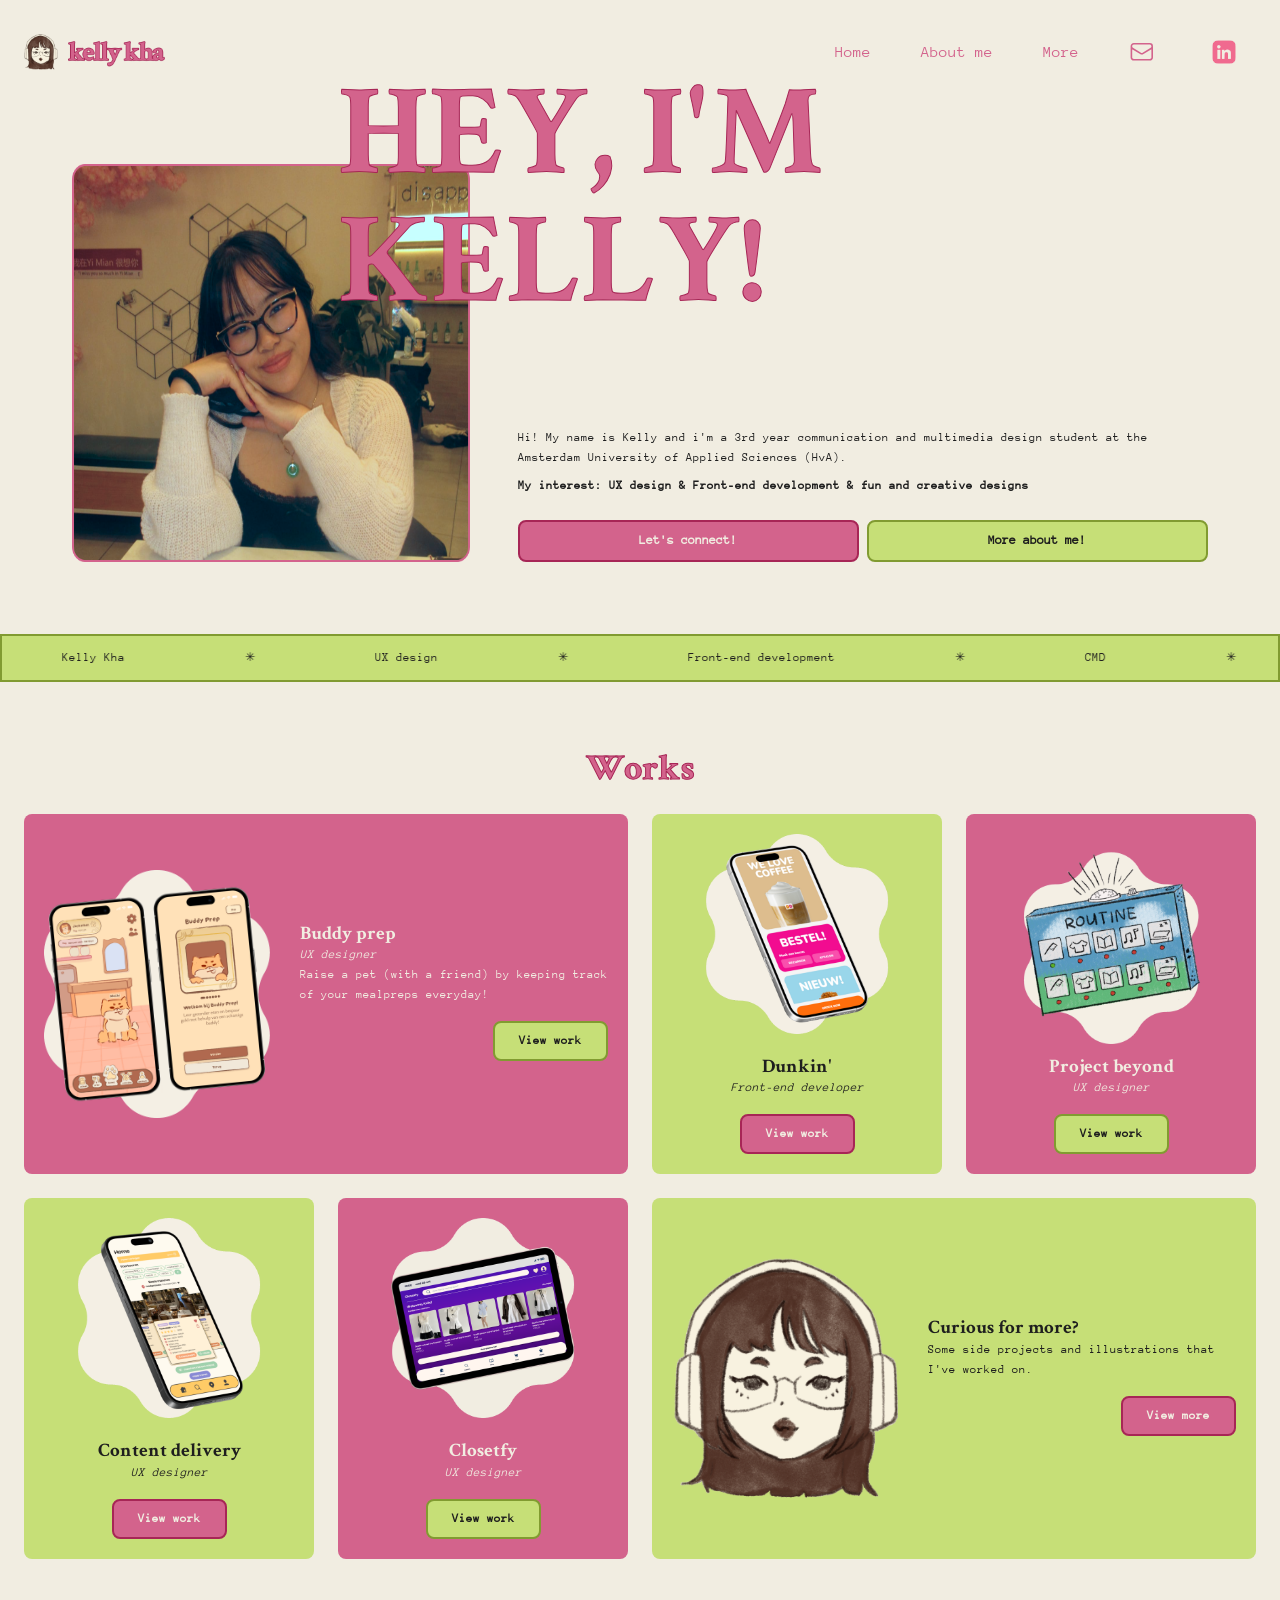
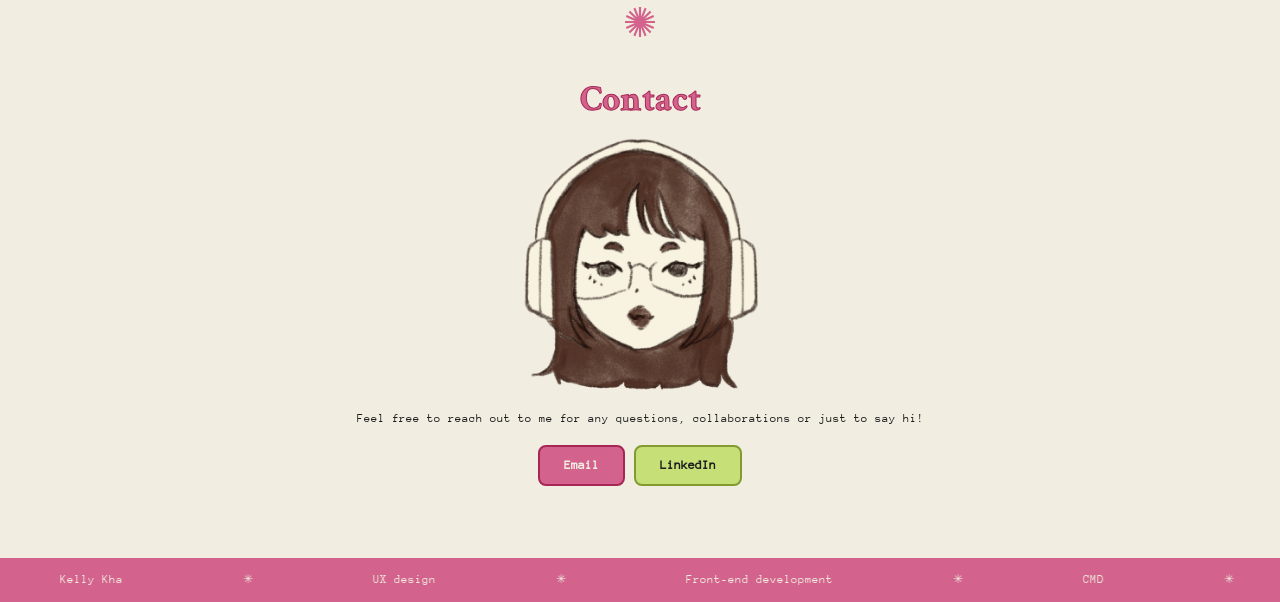
==== index.html @ d5308dee "tablet lowkey done" ====
<!DOCTYPE html>
<html lang="en">
<head>
    <meta charset="UTF-8">
    <meta name="viewport" content="width=device-width, initial-scale=1.0">
    <title>Portfolio Kelly Kha</title>
    <link href="styles/style.css" rel="stylesheet">
    <link rel="icon" type="image/png" sizes="32x32" href="images/favicon-32x32.png?v=2">
</head>

<body class="container">
    <header>
        <div>
            <a href="index.html">
                <img class="logo" src="images/logo.png" alt="logo">
            </a>

            <button class="menu">
                <svg xmlns="http://www.w3.org/2000/svg" fill="none" viewBox="0 0 24 24" stroke-width="1.5" stroke="currentColor">
                    <path stroke-linecap="round" stroke-linejoin="round" d="M3.75 6.75h16.5M3.75 12h16.5m-16.5 5.25h16.5" />
                </svg>
            </button>
        </div>


        <nav>
            <ul>
                <li><a href="index.html">Home</a></li>
                <li><a href="about.html">About me</a></li>
                <li><a href="more.html">More</a></li>
                <li><a href="mailto:kellyh.kha@gmail.com" target="_blank" rel="noopener noreferrer">
                    <svg xmlns="http://www.w3.org/2000/svg" fill="none" viewBox="0 0 24 24" stroke-width="1.5" stroke="currentColor">
                        <path stroke-linecap="round" stroke-linejoin="round" d="M21.75 6.75v10.5a2.25 2.25 0 0 1-2.25 2.25h-15a2.25 2.25 0 0 1-2.25-2.25V6.75m19.5 0A2.25 2.25 0 0 0 19.5 4.5h-15a2.25 2.25 0 0 0-2.25 2.25m19.5 0v.243a2.25 2.25 0 0 1-1.07 1.916l-7.5 4.615a2.25 2.25 0 0 1-2.36 0L3.32 8.91a2.25 2.25 0 0 1-1.07-1.916V6.75" />
                    </svg>
                </a></li>

                <li>
                    <a href="http://www.linkedin.com/in/kelly-kha" target="_blank" rel="noopener noreferrer">
                        <img src="images/linkedin.png" alt="linkedin icon">
                    </a>
                </li>
            </ul>          
        </nav>
    </header>

    <section class="hero">
        <img src="images/kelly.png" alt="photo of Kelly Kha">
        <div>
            <div>
                <h1>HEY, I'M KELLY!</h1>
                <p>Hi! My name is Kelly and i'm a 3rd year communication and multimedia design student at the Amsterdam University of Applied Sciences (HvA). </p>
                <p> 
                    <strong>
                        My interest: UX design & Front-end development & fun and creative designs
                    </strong>
                </p>
            </div>

            <div>
                <button class="button-v1">Let's connect!</button>
                <button class="button-v2">More about me!</button>
            </div>
        </div>
    </section>

    <div class="ticker">
        <div class="ticker-track">
            <span>Kelly Kha</span>
            <span>✳</span>
            <span>UX design</span>
            <span>✳</span>
            <span>Front-end development</span>
            <span>✳</span>
            <span>CMD</span>
            <span>✳</span>
            <span>Creative</span>
            <span>✳</span>
            
            <span>Kelly Kha</span>
            <span>✳</span>
            <span>UX design</span>
            <span>✳</span>
            <span>Front-end development</span>
            <span>✳</span>
            <span>CMD</span>
            <span>✳</span>
            <span>Creative</span>
            <span>✳</span>
        </div>
    </div>

    <section class="works">
            <h2>Works</h2>
            <div class="work-cards">
                <div class="work-card card-1">
                    <img src="images/work1.png" alt="work 1">

                    <div class="work-card-content">
                        <div>
                            <h3>Buddy prep</h3>
                            <p><em>UX designer</em></p>
                            <p>Raise a pet (with a friend) by keeping track of your mealpreps everyday!</p>
                        </div>
    
                        <button class="button-v2">View work</button>
                    </div>
                </div>

                <div class="work-card card-2">
                    <img src="images/work2.png" alt="work 2">

                    <div class="work-card-content">
                        <div>
                            <h3>Dunkin' </h3>
                            <p><em>Front-end developer</em></p>
                            <p>A remake of the dunkin' donuts website. Made with HTML / CSS / Javascript</p>
                        </div>
    
                        <button class="button-v1">View work</button>
                    </div>
                </div>

                <div class="work-card card-1">
                    <img src="images/work3.png" alt="work 3">

                    <div class="work-card-content">
                        <div>
                            <h3>Project beyond</h3>
                            <p><em>UX designer</em></p>
                            <p>A case study to create a more effective bedtime routine for children with adhd</p>
                        </div>

                        <button class="button-v2">View work</button>
                    </div>
                </div>

                <div class="work-card card-2">
                    <img src="images/work4.png" alt="work 4">

                    <div class="work-card-content">
                        <div>
                            <h3>Content delivery</h3>
                            <p><em>UX designer</em></p>
                            <p>An app that helps users find restaurants that meet their preferences.</p>
                        </div>

                        <button class="button-v1">View work</button>
                    </div>
                </div>

                <div class="work-card card-1">
                    <img src="images/work5.png" alt="work 4">

                    <div class="work-card-content">
                        <div>
                            <h3>Closetfy</h3>
                            <p><em>UX designer</em></p>
                            <p>Closetfy is a clothing app where users can upload photos or create 3D scans to virtually try on garments before purchasing.</p>
                        </div>

                        <button class="button-v2">View work</button>
                    </div>
                </div>

                <div class="work-card card-2">
                    <img src="images/work6.png" alt="work 5">

                    <div class="work-card-content">
                        <div>
                            <h3>Curious for more?</h3>
                            <p>Some side projects and illustrations that I've worked on.</p>
                        </div>

                        <button class="button-v1">View more</button>
                    </div>
                </div>
            </div>
    </section>

    <section class="shape">
        <img src="images/shape.svg" alt="shape">
    </section>
    
    <section class="contact">
        <h2>Contact</h2>
        <img src="images/work6.png" alt="drawing of Kelly Kha">
        <p>Feel free to reach out to me for any questions, collaborations or just to say hi!</p>

        <div>
            <button class="button-v1">Email</button>
            <button class="button-v2">LinkedIn</button>
        </div>
    </section>

    <div class="ticker ticker-bottom">
        <div class="ticker-track">
            <span>Kelly Kha</span>
            <span>✳</span>
            <span>UX design</span>
            <span>✳</span>
            <span>Front-end development</span>
            <span>✳</span>
            <span>CMD</span>
            <span>✳</span>
            <span>Creative</span>
            <span>✳</span>
            
            <span>Kelly Kha</span>
            <span>✳</span>
            <span>UX design</span>
            <span>✳</span>
            <span>Front-end development</span>
            <span>✳</span>
            <span>CMD</span>
            <span>✳</span>
            <span>Creative</span>
            <span>✳</span>
        </div>
    </div>
    <script src="script/script.js"></script>
</body>
</html>
---- styles/style.css ----
*, *::after, *::before {
    box-sizing:border-box;  
}

*{
	margin: 0;
    padding: 0;
	line-height: calc(1em + 0.5rem);
}

@font-face {
    font-family: 'Crimson Text Regular';
    font-style: normal;
    font-weight: normal;
    src: local('Crimson Text Regular'), url('../fonts/CrimsonText-Regular.woff') format('woff');
}
    

@font-face {
    font-family: 'Crimson Text Italic';
    font-style: normal;
    font-weight: normal;
    src: local('Crimson Text Italic'), url('../fonts/CrimsonText-Italic.woff') format('woff');
}
    

@font-face {
    font-family: 'Crimson Text SemiBold';
    font-style: normal;
    font-weight: normal;
    src: local('Crimson Text SemiBold'), url('../fonts/CrimsonText-SemiBold.woff') format('woff');
}
    

@font-face {
    font-family: 'Crimson Text SemiBold Italic';
    font-style: normal;
    font-weight: normal;
    src: local('Crimson Text SemiBold Italic'), url('../fonts/CrimsonText-SemiBoldItalic.woff') format('woff');
}
    

@font-face {
    font-family: 'Crimson Text Bold';
    font-style: normal;
    font-weight: normal;
    src: local('Crimson Text Bold'), url('../fonts/CrimsonText-Bold.woff') format('woff');
}
    

@font-face {
    font-family: 'Crimson Text Bold Italic';
    font-style: normal;
    font-weight: normal;
    src: local('Crimson Text Bold Italic'), url('../fonts/CrimsonText-BoldItalic.woff') format('woff');
}

@font-face {
    font-family: 'Anonymous Pro';
    font-style: normal;
    font-weight: normal;
    src: local('Anonymous Pro'), url('../fonts/Anonymous_Pro.woff') format('woff');
}
    

@font-face {
    font-family: 'Anonymous Pro Italic';
    font-style: normal;
    font-weight: normal;
    src: local('Anonymous Pro Italic'), url('../fonts/Anonymous_Pro_I.woff') format('woff');
}
    

@font-face {
    font-family: 'Anonymous Pro Bold';
    font-style: normal;
    font-weight: normal;
    src: local('Anonymous Pro Bold'), url('../fonts/Anonymous_Pro_B.woff') format('woff');
}
    

@font-face {
    font-family: 'Anonymous Pro Bold Italic';
    font-style: normal;
    font-weight: normal;
    src: local('Anonymous Pro Bold Italic'), url('../fonts/Anonymous_Pro_BI.woff') format('woff');
}

html{
	scroll-behavior: smooth;

    color-scheme: light dark;
    --colour-background: light-dark(#F1EDE1, #1E1E1E);
    --colour-text: light-dark(#1E1E1E, #F1EDE1);
    --colour-primary: light-dark(#D3638C, rgb(211 99 140 / 0.8));
    --colour-primary-border: light-dark(#A72656, #A72656);

    --color-secondary: light-dark(#C6DF77, rgb(198 223 119 / 0.8));
    --color-secondary-border: light-dark(#819B31, #819B31);

    font-family: 'Anonymous Pro', sans-serif;
    color: var(--colour-text);
    background-color: var(--colour-background);

    --size-xxs: 0.5rem;
	--size-xs: 0.75rem;
	--size-sm: 0.875rem;
	--size-base: 1rem;
	--size-lg: 1.125rem;
	--size-xl: 1.25rem;
	--size-2xl: 1.5rem;
	--size-3xl: 1.875rem;
	--size-4xl: 2.25rem;
	--size-5xl: 3rem;
	--size-6xl: 3.75rem;
	--size-7xl: 4.5rem;
	--size-8xl: 6rem;
	--size-9xl: 8rem;
	--size-10xl: 10rem;
}

img,svg {
	display: block;
	max-width: 100%;
	height: auto;
}

button{
	display: inline-block;
	padding: 0;
	border: none;
	background: none;
	cursor: pointer;
	color: inherit;
}


h1, h2, h3, h4, h5, h6 {
    font-family: 'Crimson Text Bold', serif;
    color: var(--colour-primary);
    -webkit-text-stroke: 1px var(--colour-primary-border);
    line-height: 1;
}

p {
    font-size: var(--size-xs);
}

.button-v1{
    border: solid 2px var(--colour-primary-border);
    background-color: var(--colour-primary);
    color: var(--colour-background);
    padding: var(--size-xxs) var(--size-2xl);
    border-radius: var(--size-xxs);
    
    font-family: 'Anonymous Pro', sans-serif;
    font-weight: bolder;
}

.button-v2{
    border: solid 2px var(--color-secondary-border);
    background-color: var(--color-secondary);
    color: var(--colour-text);
    padding: var(--size-xxs) var(--size-2xl);
    border-radius: var(--size-xxs);
    
    font-family: 'Anonymous Pro', sans-serif;
    font-weight: bolder;

}


/* ── NAV STYLING ── */
nav {
    overflow: hidden;
    position: fixed;
    left: 0;
    right: 0;
    top: 0;
    bottom: 0;
    z-index: 100;
    
    display: flex;
    flex-direction: column;
    padding: var(--size-2xl) var(--size-2xl);
    pointer-events: none;
    background-color: var(--colour-background);

    translate: 0 150%;
    transition: translate 0.5s ease;
	transition-timing-function: cubic-bezier(.17,.67,.83,.67);
}

nav.toonmenu {
    pointer-events: all;
    translate: 0 0;
}

header div{
    display: flex;
    justify-content: space-between;
    align-items: center;
    padding: var(--size-2xl);

    width: 100dvw;
}

.logo{
    width: auto;
    height: var(--size-4xl);
}

.menu {
    color: var(--colour-primary);
    width: var(--size-4xl);
    height: var(--size-4xl);
    display: block;
    z-index: 200; 
    position: relative;
}


nav a {
	font-size: var(--size-xl);
	text-decoration: none;
	color: var(--colour-primary);
	transition: color 0.3s;
}

nav a:hover{
	color: var(--colour-primary);
}


ul{
    padding-left: 0;
    display: flex;
    flex-direction: column;
	align-items: center;
    justify-content: center;
	list-style: none;
    height: 100%;

    & li{
        list-style: none;
        padding: var(--size-xxs) var(--size-xs);
        border-radius: var(--size-xxs);
        border: 1px solid transparent;
        transition: border-color 0.5s ease;

        & a{
            text-decoration: none;
            color: var(--colour-primary);
            padding: auto;

            & img {
                height: 2.4em;
                width: 100%;
            }

            & svg {
                height: 1.6em;
                width: 100%;
            }
        }
    }

    & li:hover{
        border-color: var(--colour-primary-border);
    }
}

.liAppear {
    opacity: 0;
    transform: translateY(20px);
    animation: fadeInUp 1s both;
}

@keyframes fadeInUp {
    to {
        opacity: 1;
        transform: translateY(0);
    }
}

.liAppear:nth-of-type(1) { animation-delay: 0.6s; }
.liAppear:nth-of-type(2) { animation-delay: 0.7s; }
.liAppear:nth-of-type(3) { animation-delay: 0.8s; }
.liAppear:nth-of-type(4) { animation-delay: 0.9s; }
.liAppear:nth-of-type(5) { animation-delay: 1.0s; }

/* ── HERO STYLING ── */
.hero {
    margin: 0 var(--size-2xl) var(--size-base) var(--size-2xl);
    display: flex;
    flex-direction: column;
    gap: var(--size-2xl);

    text-align: center;
}

.hero div {
    display: flex;
    flex-direction: column;
    gap: var(--size-2xl);
}

.hero div div {
    display: flex;
    flex-direction: column;
    gap: var(--size-xxs);
}

/* ── TICKER STYLING ── */
.ticker {
    overflow: hidden;
    background-color: var(--color-secondary);
    padding: var(--size-xs) 0;
    border: 2px solid var(--color-secondary-border);
    width: 100%;
    font-size: var(--size-xs);

    margin: var(--size-7xl) 0;
}

.ticker-track {
    display: flex;
    gap: 0;
    width: max-content;
    animation: ticker 20s linear infinite;
    will-change: transform;
}

.ticker-track span {
    white-space: nowrap;
    color: var(--colour-text);
    padding: 0 var(--size-6xl);
}

@keyframes ticker {
    from { transform: translateX(0); }
    to { transform: translateX(-50%); }
}

.ticker-track:hover {
    animation-play-state: paused;
}

.ticker-bottom {
    margin-bottom: 0;
    background-color: var(--colour-primary);
    border: 2px solid var(--color-primary-border);
    
    & span {
        color: var(--colour-background);
    }
}

/* ── WORKS STYLING ── */
.works {
    margin: var(--size-base) var(--size-2xl);
    display: flex;
    flex-direction: column;
    align-items: center;
    gap: var(--size-base);

    & h2 {
        font-size: var(--size-4xl);
    }

    & h2 {
        font-size: var(--size-3xl);
    }
}

.work-cards {
    display: grid;
    grid-template-columns: repeat(auto-fit, minmax(250px, 1fr));
    gap: var(--size-2xl);
}

.work-card{
    display: flex;
    flex-direction: column;
    justify-content: space-between;
    align-items: center;
    text-align: center;

    gap: var(--size-3xl);
    padding: var(--size-xl);
    border-radius: 8px;

    background-color: var(--colour-primary);
    color: var(--colour-background);

    & h3 {
        color: var(--colour-background);
        -webkit-text-stroke: transparent;
    }

    & button {
        font-size: var(--size-xs);
    }
}

.work-card-content {
    display: flex;
    flex-direction: column;
    gap: var(--size-2xl);
    align-items: center;
}

.card-2 {
    background-color: var(--color-secondary);
    color: var(--colour-text);

    & h3 {
        color: var(--colour-text);
    }
}

.work-card img {
    width: 60%;
    height: auto;
}

/* ── SHAPE STYLING ── */
.shape {
    width: 100%;
    height: var(--size-3xl);
    margin: var(--size-5xl) 0;

    & img {
        display: block;
        margin-right: auto;
        margin-left: auto;
        height: 100%;
    }
}

/* ── CONTACT STYLING ── */
.contact {
    margin: var(--size-base) var(--size-2xl);
    padding: 0 var(--size-2xl);
    display: flex;
    flex-direction: column;
    align-items: center;
    gap: var(--size-base);
    text-align: center;

    & img{
        width: 50%;
        height: auto;
    }

    & h2{
        font-size: var(--size-3xl)
    }
}

/* ── ANIMATIONS ── */
.work-card,
.contact{
    animation-name: appear;
	animation-duration: 0.6s;
	animation-fill-mode: forwards;
	animation-timeline: view();
	animation-range: entry 0%;
}

@keyframes appear{
	0%{
		opacity: 0%;
		scale: 0.5;
	}
	
	100%{
		opacity: 1;
		scale: 1;
	}
}

/* ── MEDIA QUERIES ── */
/* .container{} */

/* xs */
@media (min-width: 475px) {
	.container{
		max-width: 475px;
	}
}

/* sm */
@media (min-width: 640px) {
	
}

/* md */
@media (min-width: 768px) {
	.container{
		max-width: 768px;
	}

    /* ── NAV STYLING ── */
    nav {
        padding: var(--size-2xl) var(--size-2xl);
        translate: 0% 0%;
        inset: unset;
        background-color: transparent;

        position: relative;
        pointer-events: all;
        
        & ul {
            flex-direction: row;
            gap: var(--size-2xl);
        }
        
        & a {
            font-size: var(--size-base);
        }
    }

    header{
        display: flex;
        flex-direction: row;
        justify-content: space-between;
        align-items: center;

        div {
            width: fit-content;
        }
    }

    .menu {
        display: none;
    }

    /* ── HERO STYLING ── */
    .hero {
        flex-direction: row;
        text-align: left;
        gap: var(--size-4xl);

        & img{
            width: 50%;
            height: auto;
        }

        & h1{
            font-size: var(--size-6xl);
            translate: -28% -32%;
            width: 140%;
        }

        div:nth-of-type(2) {
            flex-direction: row;
            margin-top: auto;

            & button{
                width: 100%;
            }
        }
    }

    /* ── WORK STYLING ── */
    .works {
        gap: var(--size-2xl);
    
        & h2 {
            font-size: var(--size-4xl);
        }
    }

    .work-card-content{
        /* height: 100%; */
        gap: var(--size-base);

        & button {
            margin-top: auto;
        }
    }
    
    .work-cards {
        gap: var(--size-2xl);

        width: 100%;
        grid-template-rows: 1fr 1fr;
        grid-template-columns: repeat(8, 1fr);

        & img {
            width: 80%;
            height: auto;
        }
    }

    .work-card {
        height: 100%;

        &:nth-of-type(1) {
            grid-column: 1 / span 4;
            flex-direction: row;
            text-align: left;
            
            & img {
                width: 40%;
                height: auto;
            }

            & button{
                align-self: flex-end;
            }

        }

        &:nth-of-type(2),
        &:nth-of-type(3),
        &:nth-of-type(4),
        &:nth-of-type(5) {
            grid-column: span 2;
            gap : var(--size-base);

            & .work-card-content p:nth-of-type(2) {
                display: none;
            }
        }

        &:nth-of-type(6) {
            grid-column: span 4;
            flex-direction: row;
            text-align: left;
            
            & img {
                width: 40%;
                height: auto;
            }

            & button{
                align-self: flex-end;
            }
        }
    }

    .contact{
        & img {        
            width: 20%;
            height: auto;
        }

        & h2{
            font-size: var(--size-4xl);
        }

        & p {
            width: 50%;
        }
    }
}

/* lg */
@media (min-width: 1024px) {
	.container{
		max-width: 1024px;
	}

	.section {
		margin-top: 10rem;
	}
}

/* xl */
@media (min-width: 1280px) {
	.container{
		max-width: 1280px;
	}

    .hero {
        gap: var(--size-5xl);
        margin: var(--size-6xl) var(--size-7xl) var(--size-6xl) var(--size-7xl);

        & h1{
            font-size: var(--size-9xl);
            translate: -20% -32%;
            width: 130%;
        }

        & img {
            width: 35%;
            height: auto;
        }
    }
}

/* 2xl */
@media (min-width: 1536px) {
	.container{
		max-width: 1536px;
	}
}
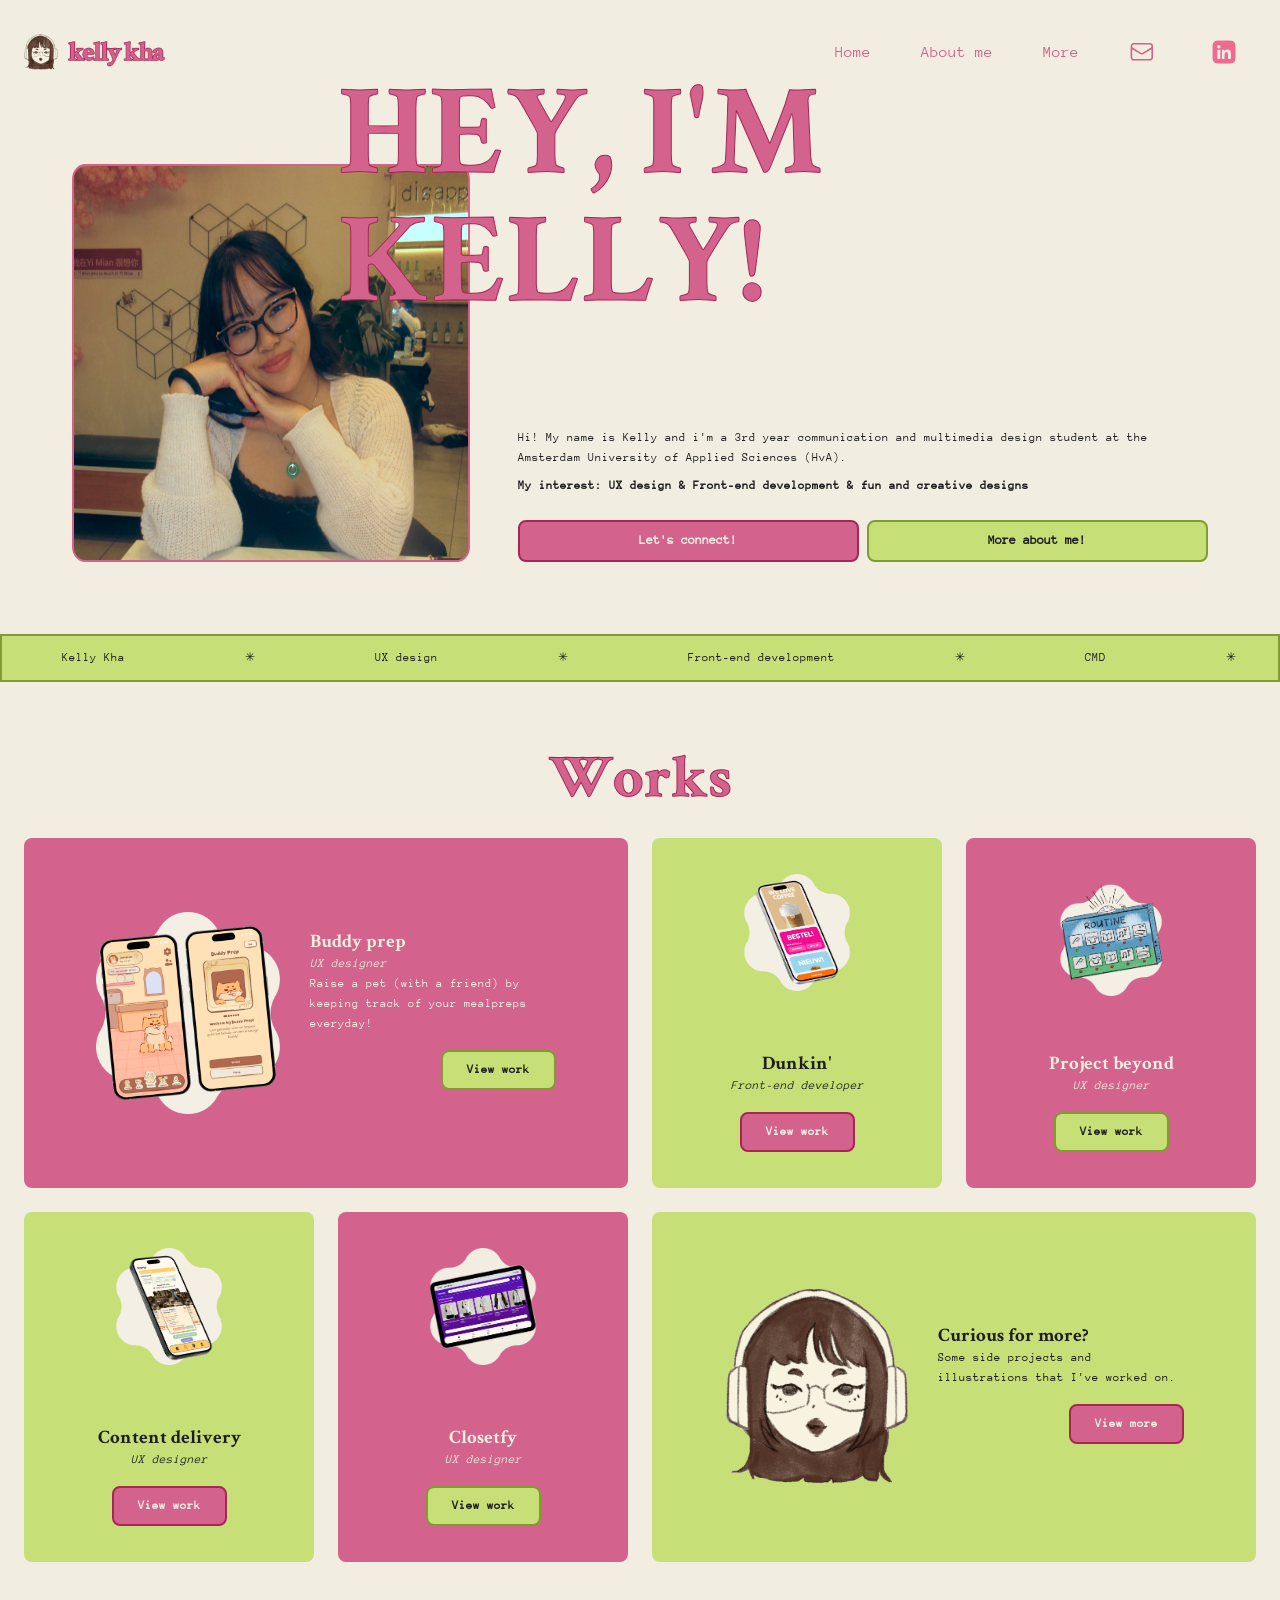
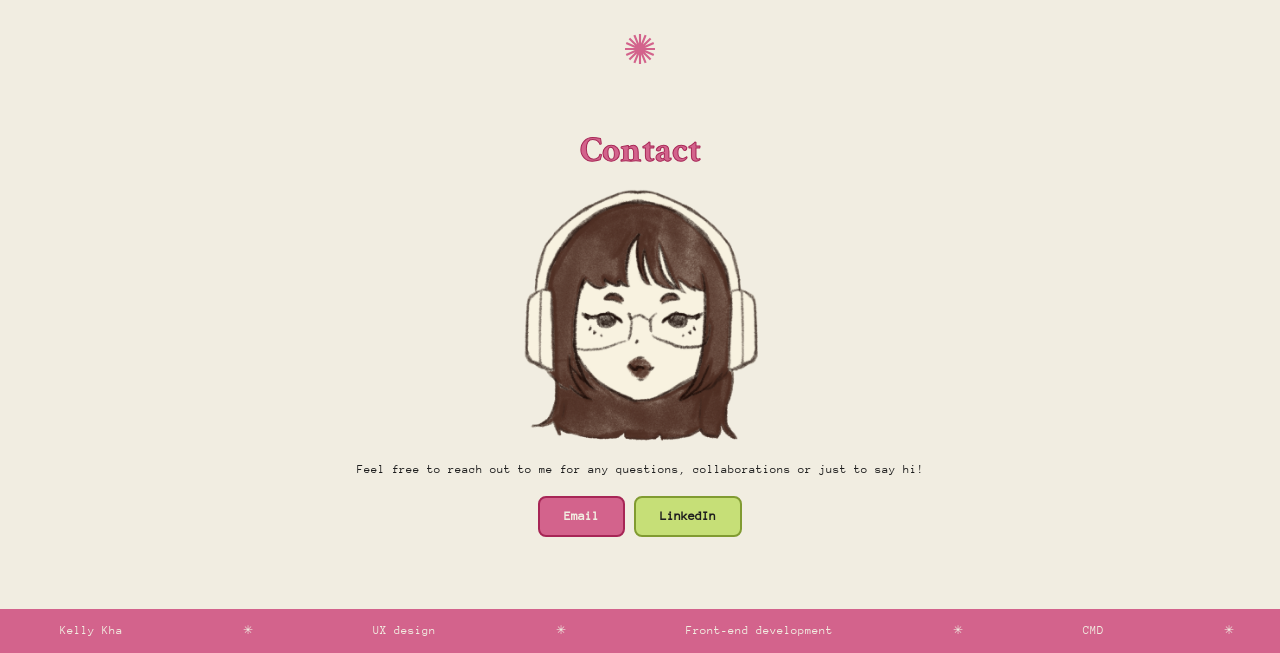
==== commit 6bf20da4: "about-me-hero" ====
--- a/index.html
+++ b/index.html
@@ -5,6 +5,7 @@
     <meta name="viewport" content="width=device-width, initial-scale=1.0">
     <title>Portfolio Kelly Kha</title>
     <link href="styles/style.css" rel="stylesheet">
+    <link href="styles/about-me.css" rel="stylesheet">
     <link rel="icon" type="image/png" sizes="32x32" href="images/favicon-32x32.png?v=2">
 </head>
 
@@ -92,7 +93,7 @@
     <section class="works">
             <h2>Works</h2>
             <div class="work-cards">
-                <div class="work-card card-1">
+                <div class="work-card card-1 card-first">
                     <img src="images/work1.png" alt="work 1">
 
                     <div class="work-card-content">
@@ -106,7 +107,7 @@
                     </div>
                 </div>
 
-                <div class="work-card card-2">
+                <div class="work-card card-2 card-second">
                     <img src="images/work2.png" alt="work 2">
 
                     <div class="work-card-content">
@@ -120,7 +121,7 @@
                     </div>
                 </div>
 
-                <div class="work-card card-1">
+                <div class="work-card card-1 card-third">
                     <img src="images/work3.png" alt="work 3">
 
                     <div class="work-card-content">
@@ -134,7 +135,7 @@
                     </div>
                 </div>
 
-                <div class="work-card card-2">
+                <div class="work-card card-2 card-fourth">
                     <img src="images/work4.png" alt="work 4">
 
                     <div class="work-card-content">
@@ -148,7 +149,7 @@
                     </div>
                 </div>
 
-                <div class="work-card card-1">
+                <div class="work-card card-1 card-fifth">
                     <img src="images/work5.png" alt="work 4">
 
                     <div class="work-card-content">
@@ -162,7 +163,7 @@
                     </div>
                 </div>
 
-                <div class="work-card card-2">
+                <div class="work-card card-2 card-sixth">
                     <img src="images/work6.png" alt="work 5">
 
                     <div class="work-card-content">
--- a/styles/style.css
+++ b/styles/style.css
@@ -585,7 +585,7 @@
         gap: var(--size-2xl);
 
         width: 100%;
-        grid-template-rows: 1fr 1fr;
+        grid-template-rows: repeat(2, 350px);
         grid-template-columns: repeat(8, 1fr);
 
         & img {
@@ -655,6 +655,10 @@
             width: 50%;
         }
     }
+
+    .shape{
+        margin: var(--size-7xl) 0;
+    }
 }
 
 /* lg */
@@ -666,6 +670,65 @@
 	.section {
 		margin-top: 10rem;
 	}
+
+
+    /* ── WORK STYLING ── */
+    .works h2 {
+        font-size: var(--size-6xl);
+        letter-spacing: -5%;
+    }
+
+    .work-card {
+        height: 100%;
+        padding: var(--size-4xl) var(--size-7xl);
+    } 
+
+    .work-cards:has(.card-second:hover) .card-first,
+    .work-cards:has(.card-third:hover) .card-first,
+    .work-cards:has(.card-fourth:hover) .card-sixth,
+    .work-cards:has(.card-fifth:hover) .card-sixth {
+        grid-column: span 2;
+        flex-direction: column;
+        text-align: center;
+        gap: var(--size-base);
+
+        & img {
+            width: 80%;
+            height: auto;
+        }
+
+        & .work-card-content p:nth-of-type(2) {
+            display: none;
+        }
+    }
+
+    .card-second:hover,
+    .card-third:hover,
+    .card-fourth:hover,
+    .card-fifth:hover {
+        grid-column: span 4;
+        flex-direction: row;
+
+        & img {
+            width: 40%;
+            height: auto;
+        }
+
+        & button {
+            align-self: flex-end;
+        }
+
+        & .work-card-content {
+            text-align: left;
+            align-items: flex-start;
+            width: 100%;
+        }
+
+        & .work-card-content p:nth-of-type(2) {
+            display: block;
+        }
+    }
+
 }
 
 /* xl */
--- a/styles/about-me.css
+++ b/styles/about-me.css
@@ -0,0 +1,105 @@
+.about-me-container {
+    margin: 0 var(--size-2xl) var(--size-base) var(--size-2xl);
+    display: flex;
+    flex-direction: column;
+    gap: var(--size-2xl);
+    
+    & h1{
+        letter-spacing: -5%;
+        font-size: 2em;
+    }
+    & p{
+        font-size: var(--size-xs);
+    }
+}
+
+.about-me-info{
+    display: flex;
+    flex-direction: column;
+    gap: var(--size-xs);
+
+    & button{
+        width: fit-content;
+    }
+}
+
+.about-me-info-text{
+    display: flex;
+    flex-direction: column;
+    gap: var(--size-xxs);
+
+    & img:nth-child(2){
+        width: 10vw;
+        align-self: center;
+        margin: var(--size-2xl) 0;
+    }
+}
+
+.about-me-photo{
+    display: none;
+}
+
+
+@media (min-width: 768px) {
+    .about-me-container {
+        margin: var(--size-4xl) var(--size-9xl) var(--size-4xl) var(--size-9xl);
+    }
+
+    .about-me-container{
+        flex-direction: row;
+        gap: var(--size-9xl);
+
+        & h1{
+            font-size: var(--size-8xl);
+            /* letter-spacing: -5%; */
+        }
+
+        & p{
+            font-size: var(--size-base);
+        }
+    }
+
+    .about-me-info{
+        gap: var(--size-base);
+        max-width: 40%;
+    }
+
+    .about-me-hide{
+        display: none;
+    }
+
+    .about-me-photo {
+        display: block;
+        margin: auto;
+        position: relative;
+        height: 500px;
+        width: 100%;
+        aspect-ratio: 4/3;
+
+        & img:nth-child(2) {
+            width: 50%;
+            height: max-content;
+            object-fit: cover;
+            position: absolute;
+            top: 0;
+            left: 0;
+        }
+
+        & img:nth-child(1) {
+            width: 60%;
+            height: max-content;
+            object-fit: cover;
+            position: absolute;
+            bottom: 0;
+            right: 0;
+        }
+
+        & img:nth-child(3) {
+            width: 15%;
+            position: absolute;
+            top: 45%;
+            left: 30%;
+            z-index: 4;
+        }
+    }
+}
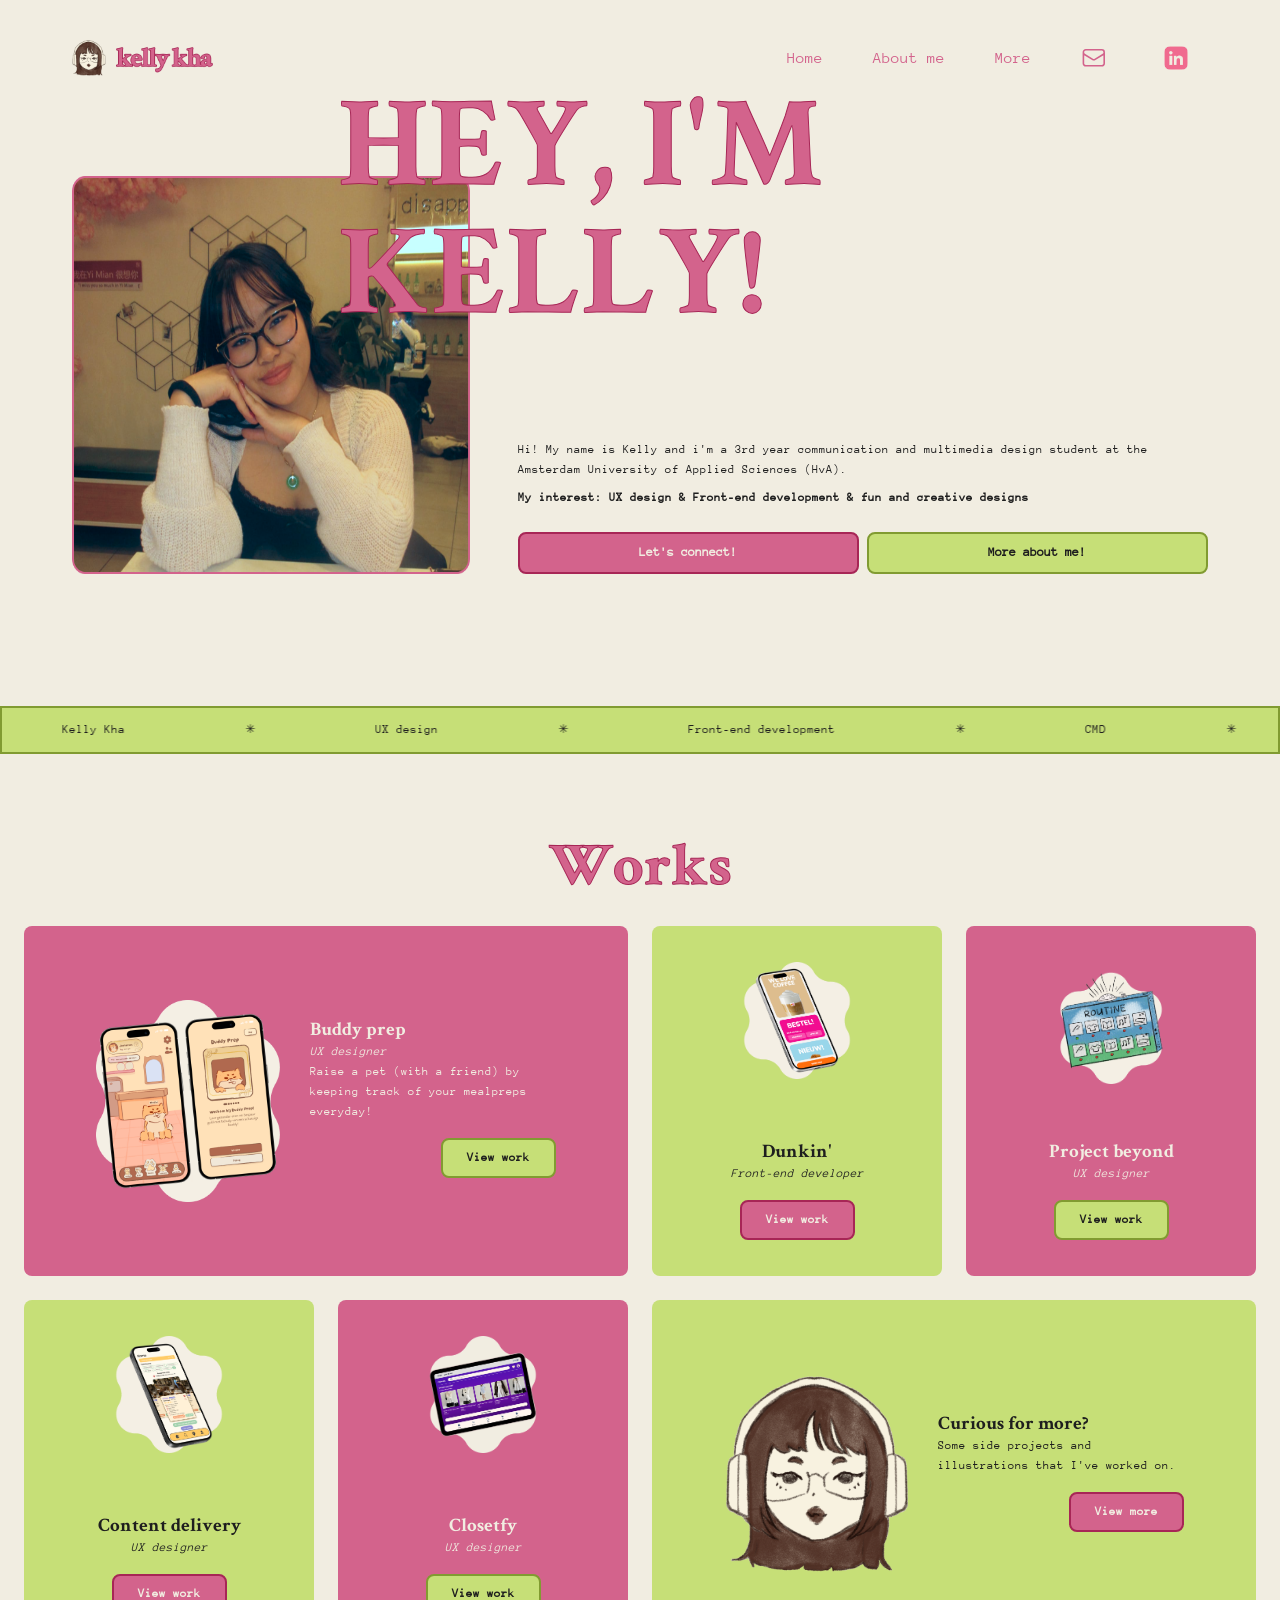
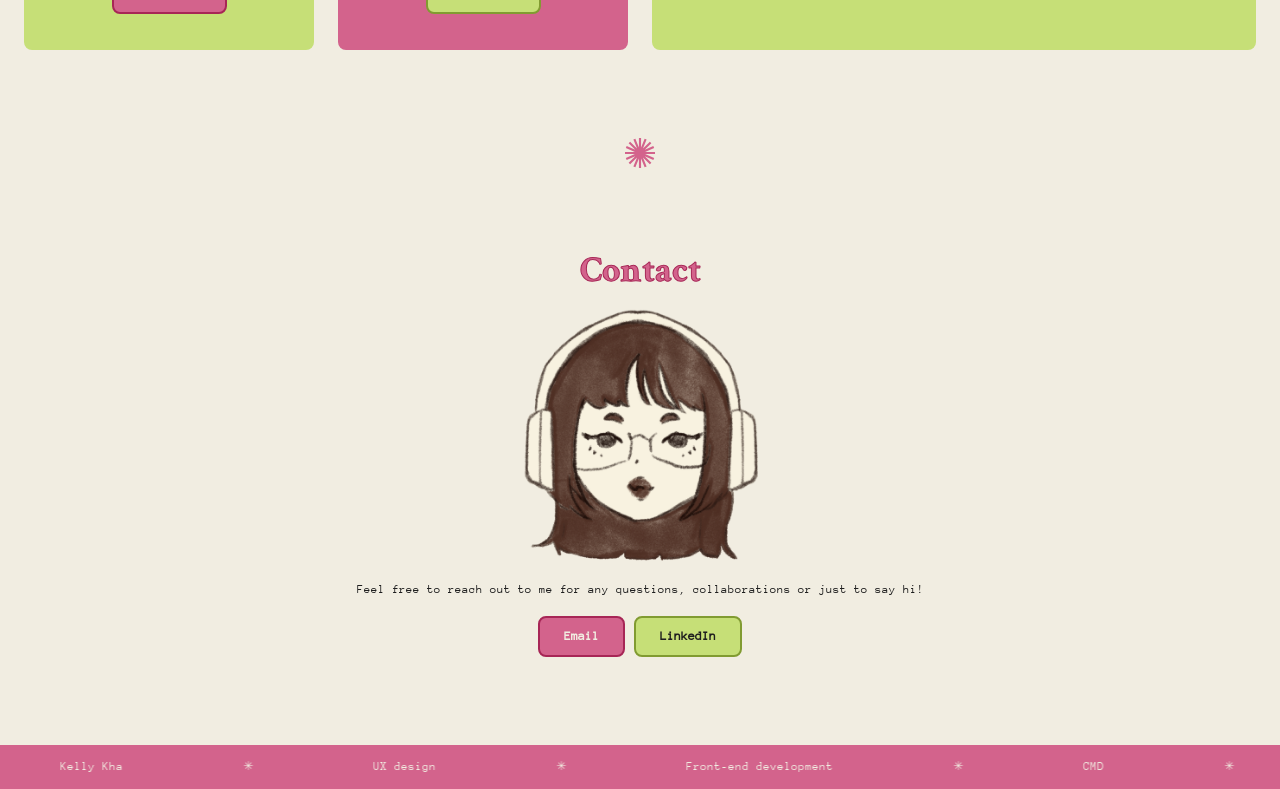
==== commit e255ee3f: "buddy-prep mobile" ====
--- a/index.html
+++ b/index.html
@@ -103,7 +103,7 @@
                             <p>Raise a pet (with a friend) by keeping track of your mealpreps everyday!</p>
                         </div>
     
-                        <button class="button-v2">View work</button>
+                        <button class="button-v2"> <a href="buddy-prep.html">View work</a></button>
                     </div>
                 </div>
 
@@ -117,7 +117,7 @@
                             <p>A remake of the dunkin' donuts website. Made with HTML / CSS / Javascript</p>
                         </div>
     
-                        <button class="button-v1">View work</button>
+                        <button class="button-v1"><a href="dunkin.html">View work</a></button>
                     </div>
                 </div>
 
--- a/styles/style.css
+++ b/styles/style.css
@@ -98,6 +98,14 @@
     --color-secondary: light-dark(#C6DF77, rgb(198 223 119 / 0.8));
     --color-secondary-border: light-dark(#819B31, #819B31);
 
+    --color-primary-pink: light-dark(#F0D6DF, rgb(240 214 223 / 0.8));
+
+    --color-primary-green: light-dark(#DFEEAF, rgb(223 238 175 / 0.8));
+    --color-primary-dark-green: light-dark(#819B31, rgb(129 155 49 / 0.8));
+
+    --color-primary-blue: light-dark(#D4DBF0, rgb(212 219 240 / 0.8));
+    --color-primary-dark-blue: light-dark(#2B3962, rgb(43 57 98 / 0.8));
+    
     font-family: 'Anonymous Pro', sans-serif;
     color: var(--colour-text);
     background-color: var(--colour-background);
@@ -125,6 +133,12 @@
 	height: auto;
 }
 
+.container{
+    display: flex;
+    flex-direction: column;
+    margin: 0 auto;
+}
+
 button{
 	display: inline-block;
 	padding: 0;
@@ -155,6 +169,12 @@
     
     font-family: 'Anonymous Pro', sans-serif;
     font-weight: bolder;
+    transition: all 0.3s ease;
+
+    &:hover {
+        background-color: var(--colour-primary-border);
+        scale: 95%;
+    }
 }
 
 .button-v2{
@@ -166,6 +186,12 @@
     
     font-family: 'Anonymous Pro', sans-serif;
     font-weight: bolder;
+    transition: all 0.3s ease;
+
+    &:hover {
+        background-color: var(--color-secondary-border);
+        scale: 95%;
+    }
 
 }
 
@@ -202,7 +228,7 @@
     align-items: center;
     padding: var(--size-2xl);
 
-    width: 100dvw;
+    width: 100%;
 }
 
 .logo{
@@ -371,6 +397,11 @@
     & h2 {
         font-size: var(--size-3xl);
     }
+
+    a{
+        color: var(--colour-text);
+        text-decoration: none;
+    }
 }
 
 .work-cards {
@@ -417,6 +448,11 @@
     & h3 {
         color: var(--colour-text);
     }
+
+    a{
+        color: var(--colour-background);
+        text-decoration: none;
+    }
 }
 
 .work-card img {
@@ -426,7 +462,7 @@
 
 /* ── SHAPE STYLING ── */
 .shape {
-    width: 100%;
+    /* width: 100%; */
     height: var(--size-3xl);
     margin: var(--size-5xl) 0;
 
@@ -503,7 +539,7 @@
 
     /* ── NAV STYLING ── */
     nav {
-        padding: var(--size-2xl) var(--size-2xl);
+        padding: var(--size-3xl) var(--size-2xl);
         translate: 0% 0%;
         inset: unset;
         background-color: transparent;
@@ -526,6 +562,7 @@
         flex-direction: row;
         justify-content: space-between;
         align-items: center;
+        width: 100%;
 
         div {
             width: fit-content;
@@ -667,6 +704,11 @@
 		max-width: 1024px;
 	}
 
+    header{
+        padding-left: var(--size-5xl);
+        padding-right: var(--size-5xl);
+    }
+
 	.section {
 		margin-top: 10rem;
 	}
@@ -759,4 +801,5 @@
 	.container{
 		max-width: 1536px;
 	}
+    
 }
--- a/styles/about-me.css
+++ b/styles/about-me.css
@@ -39,24 +39,347 @@
     display: none;
 }
 
+.about-me-hidden{
+    display: none;
+}
+
+/* Skills and Education */
+.skills-and-education{
+    margin: 0 var(--size-2xl) var(--size-base) var(--size-2xl);
+    display: flex;
+    flex-direction: column;
+    gap: var(--size-xl);
+
+    & h3{
+        font-size: var(--size-xl);
+        color: var(--color-secondary);
+        -webkit-text-stroke: 0.5px var(--color-secondary-border);
+    }
+}
+
+.skills-and-education-info{
+    display: flex;
+    flex-direction: column;
+    gap: var(--size-xl);
+}
+
+.experience-info{
+    display: flex;
+    flex-direction: column;
+    gap: var(--size-xl);
+
+        & li{
+            font-size: var(--size-xs);
+            list-style: disc;
+            padding: 0;
+            margin-left: 10px;
+        }
+}
+
+.logos {
+    display: flex;
+    flex-wrap: wrap;
+    gap: -var(--size-xl);
+    justify-content: center;
+
+    & img{
+        width: 60px;
+        height: 60px;
+        object-fit: contain;
+    }
+}
+
+.soft-skills{
+    display: flex;
+    flex-direction: column;
+    gap: var(--size-xl);
+
+    & ul{
+        display: flex;
+        flex-direction: row;
+        flex-wrap: wrap;
+        gap: var(--size-base);
+    }
+
+    & li{
+        font-size: var(--size-xs);
+        padding: var(--size-xxs);
+        color: var(--colour-primary);
+        border: 1px solid var(--colour-primary-border);
+    }
+}
+
+/* Outside of Design */
+.outside-of-design{
+    margin: 0 var(--size-2xl) var(--size-9xl) var(--size-2xl);
+
+    display: flex;
+    flex-direction: column;
+    gap: var(--size-4xl);
+}
+
+
+.outside-of-design-images{
+    position: relative;
+    height: 250px;
+
+    /* margin-bottom: 200px; */
+}
+
+.outside-of-design-images img{
+    position: absolute;
+    width: 100%;
+    height: max-content;
+    object-fit: cover;
+
+    animation-duration: 0.6s;
+    animation-fill-mode: forwards;
+    animation-timeline: view();
+    animation-range: cover 5% 50%;
+
+    &:nth-child(1){
+        top: 50%;
+        left: 30%;
+        transform: translate(-50%, -50%);
+        scale: 0;
+        width: 50%;
+        z-index: 1;
+        
+        animation-name: move-item;
+    }
+
+    &:nth-child(2){
+        top: 50%;
+        left: 35%;
+        transform: translate(-50%, -50%);
+
+        scale: 0.5;
+        width: 50%;
+        z-index: 2;
+
+        animation-name: move-item-2;
+    }
+
+    &:nth-child(3){
+        top: 50%;
+        right: 50%;
+        transform: translate(0%, -50%);
+        scale: 0;
+        width: 35%;
+        z-index: 1;
+        
+        animation-name: move-item-3;
+    }
+
+    &:nth-child(4){
+        bottom: 35%;
+        scale: 0;
+        right: 45%;
+        width: 40%;
+        z-index: 1;
+        transform: translate(0%, -50%);
+
+        /* scale: 0; */
+        animation-name: move-item-4;
+    }
+}
+
+@keyframes move-item{
+    80%{
+        scale: 1.1;
+    }
+
+	100%{
+        top: 0;
+        left: 0;
+        scale: 1;
+
+        transform: translate(0, 0);
+	}
+}
+
+@keyframes move-item-2{
+    80%{
+        scale: 1.1;
+    }
+
+	100%{
+        scale: 1;
+
+        top: 50%;
+        left: 50%;
+        transform: translate(-50%, -50%);
+	}
+}
+
+@keyframes move-item-3{
+    80%{
+        scale: 1.1;
+        z-index: 0;
+    }
+
+	100%{
+        scale: 1;
+        top: 5%;
+        right: 0;
+        width: 35%;
+        transform: translate(0%, 0%);
+
+        top: 10;
+        right: 0;
+        z-index: 3;
+	}
+}
+
+@keyframes move-item-4{
+    80%{
+        scale: 1.1;
+        z-index: 1;
+    }
+    
+    100%{
+        scale: 1;
+        z-index: 4;
+
+        bottom: 0;
+        right: 0%;
+        transform: translate(0%, 0%);
+    }
+}
+
+.skills-img-container{
+    position: relative;
+    height: 250px;
+    margin-bottom: -4em;
+
+    & img{
+        position: absolute;
+        width: 100%;
+        height: max-content;
+        object-fit: cover;
+
+        animation-duration: 0.6s;
+        animation-fill-mode: forwards;
+        animation-timeline: view();
+        animation-range: cover 5% 50%;
+
+            &:nth-child(1){
+                top: 45%;
+                left: 30%;
+                transform: translate(-50%, -50%);
+                scale: 0;
+                width: 60%;
+                z-index: 1;
+                
+                animation-name: move-item-5;
+            }
+
+            &:nth-child(2){
+                top: 50%;
+                left: 35%;
+                transform: translate(-50%, -50%);
+
+                scale: 0.5;
+                width: 50%;
+                z-index: 3;
+
+                animation-name: move-item-6;
+            }
+
+            &:nth-child(3){
+                top: 40%;
+                right: 40%;
+                transform: translate(0%, -50%);
+                scale: 0;
+                width: 45%;
+                z-index: 1;
+                
+                animation-name: move-item-7;
+            }
+    }
+}
+
+@keyframes move-item-5{
+    80%{
+        scale: 1.1;
+        z-index: 1;
+    }
+    
+    100%{
+        scale: 1;
+
+        top: 0;
+        left: 0;
+        transform: translate(0%, 0%);
+    }
+}
+
+@keyframes move-item-6{
+    80%{
+        scale: 1.1;
+        z-index: 1;
+    }
+    
+    100%{
+        scale: 1;
+
+        top: 50%;
+        left: 35%;
+        transform: translate(-50%, -50%);
+    }
+}
+
+@keyframes move-item-7{
+    80%{
+        scale: 1.1;
+        z-index: 1;
+    }
+    
+    100%{
+        scale: 1;
+
+        top: 10%;
+        right: 0;
+        transform: translate(0%, 0%);
+    }
+}
+
 
 @media (min-width: 768px) {
-    .about-me-container {
-        margin: var(--size-4xl) var(--size-9xl) var(--size-4xl) var(--size-9xl);
+    .about-me p, .about-me li{
+        font-size: var(--size-xs);
+    }
+
+    .about-me h1{
+        font-size: var(--size-6xl);
+    }
+    .about-me h2{
+        font-size: var(--size-4xl);
+    }
+
+    .about-me h3{
+            font-size: var(--size-2xl);
+    }
+
+    .about-me-container{
+        margin: var(--size-4xl) var(--size-5xl) var(--size-4xl) var(--size-5xl);
+    }
+
+    .skills-and-education,
+    .outside-of-design{
+        margin: var(--size-5xl);
+    }
+
+    .outside-of-design{
+        margin-bottom: var(--size-9xl);
+    }
+    .outside-of-design-images{
+        margin: 0 var(--size-8xl);
     }
 
     .about-me-container{
         flex-direction: row;
         gap: var(--size-9xl);
-
-        & h1{
-            font-size: var(--size-8xl);
-            /* letter-spacing: -5%; */
-        }
-
-        & p{
-            font-size: var(--size-base);
-        }
     }
 
     .about-me-info{
@@ -66,13 +389,26 @@
 
     .about-me-hide{
         display: none;
+    }
+    
+    .about-me-hidden{
+        display: block;
+    }
+
+    .logos{
+        justify-content: flex-end;
+
+        & img {
+            width: 90px;
+            height: 90px;
+        }
     }
 
     .about-me-photo {
         display: block;
         margin: auto;
         position: relative;
-        height: 500px;
+        /* height: 500px; */
         width: 100%;
         aspect-ratio: 4/3;
 
@@ -102,4 +438,103 @@
             z-index: 4;
         }
     }
+
+    .skills-and-education{
+        flex-direction: row;
+        gap: var(--size-2xl);
+        text-align: right;
+        align-items: center;
+
+        & ul {
+            align-items: end;
+            justify-content: flex-end;
+        }
+    }
+
+    /* .skills-img-container{
+        width: 60vw;
+        height: 400px;
+    } */
+
+    .outside-of-design-images,
+    .skills-img-container {
+        height: 400px;
+        width: 100%;
+    }
+
+    .outside-of-design-images img{
+        max-width: 45%;
+    }
+}
+
+@media (min-width: 768px) {
+    @keyframes move-item-5 {
+        100% { 
+            scale: 1; 
+            top: 0; 
+            left: 0; 
+            transform: translate(0%, 0%); 
+            width: 60%; 
+        }
+    }
+    @keyframes move-item-6 {
+        100% { 
+            scale: 1; 
+            top: 75%; 
+            left: 40%; 
+            transform: translate(-50%, -50%); 
+            width: 60%; 
+        }
+    }
+    @keyframes move-item-7 {
+        100% { 
+            scale: 1; 
+            top: 10%; 
+            right: 0; 
+            transform: translate(0%, 0%); 
+            width: 45%; 
+        }
+    }
+}
+
+@media (min-width: 1024px) {
+    .about-me p, .about-me li{
+        font-size: var(--size-base);
+    }
+
+    .about-me h1{
+        font-size: var(--size-6xl);
+    }
+
+    .about-me h2{
+        font-size: var(--size-5xl);
+    }
+
+    .about-me-container{
+        margin: var(--size-4xl) var(--size-9xl) var(--size-4xl) var(--size-9xl);
+    }
+
+    .skills-and-education,
+    .outside-of-design{
+        margin: var(--size-9xl) ;
+    }
+
+    .skills-and-education{
+        gap: var(--size-9xl);
+    }
+
+    .outside-of-design{
+        flex-direction: row-reverse;
+        align-items: center;
+        margin-bottom: 12em;
+    }
+
+    .outside-of-design-images {
+        width: 100%;
+        margin: 0 var(--size-2xl);
+    }
+
+    .outside-of-design div{
+        order: -1;
+    }
 }
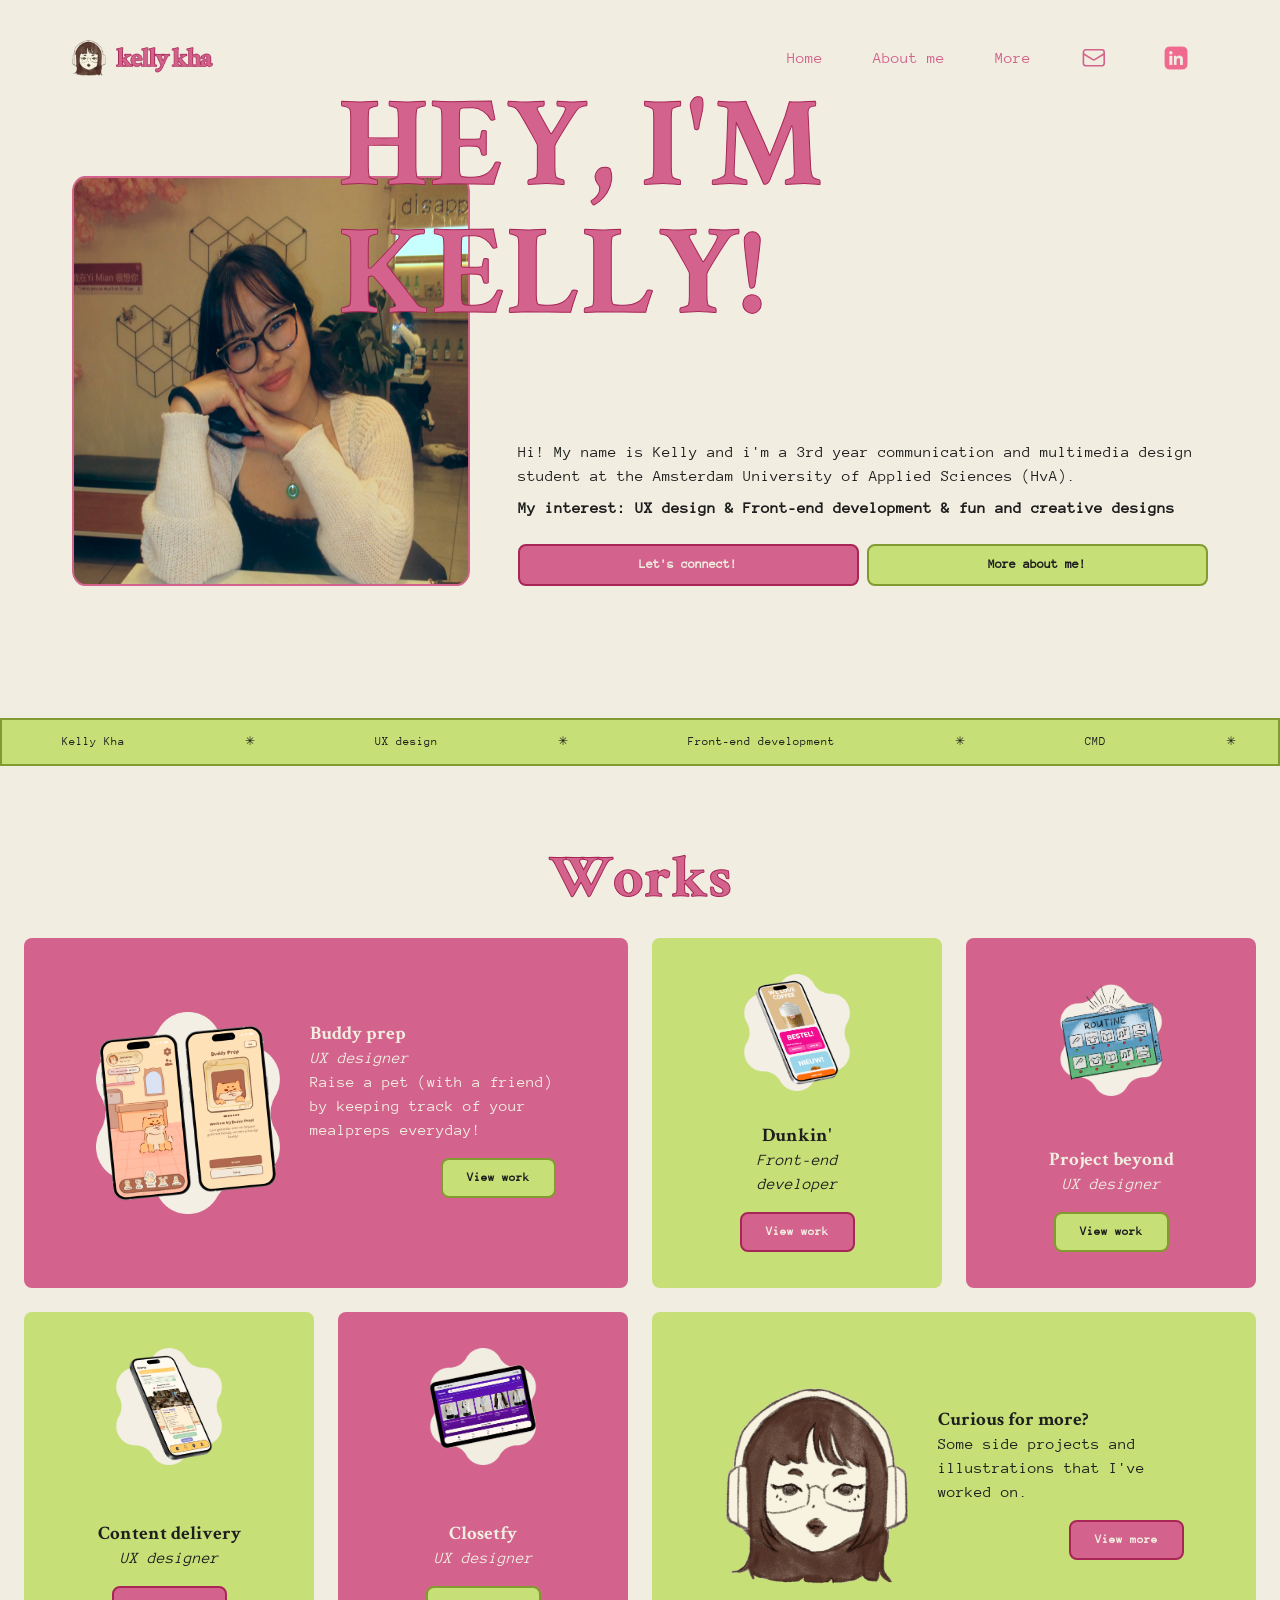
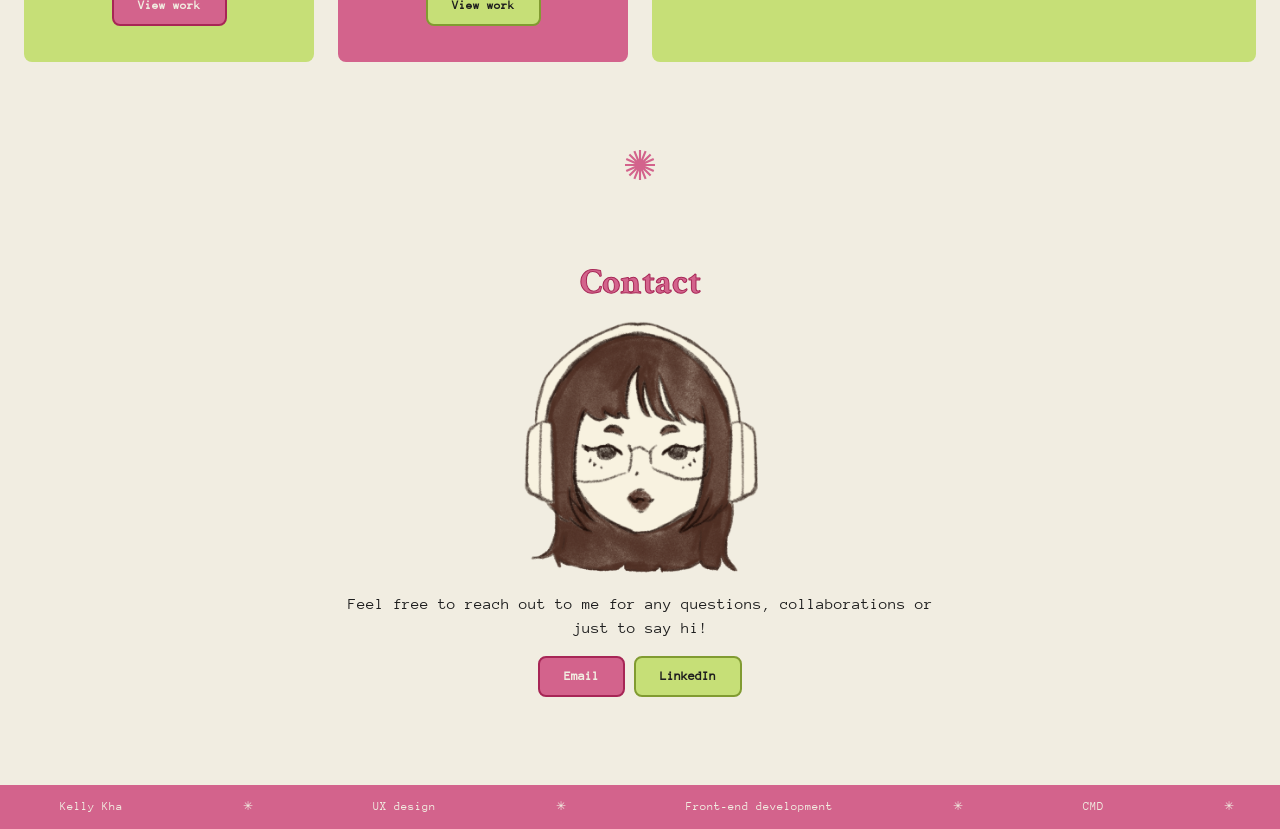
==== commit 9ff3d920: "more-done" ====
--- a/index.html
+++ b/index.html
@@ -9,7 +9,7 @@
     <link rel="icon" type="image/png" sizes="32x32" href="images/favicon-32x32.png?v=2">
 </head>
 
-<body class="container">
+<body class="container index">
     <header>
         <div>
             <a href="index.html">
@@ -131,7 +131,7 @@
                             <p>A case study to create a more effective bedtime routine for children with adhd</p>
                         </div>
 
-                        <button class="button-v2">View work</button>
+                        <button class="button-v2"><a href="beyond.html">View work</a></button>
                     </div>
                 </div>
 
@@ -145,7 +145,7 @@
                             <p>An app that helps users find restaurants that meet their preferences.</p>
                         </div>
 
-                        <button class="button-v1">View work</button>
+                        <button class="button-v1"><a href="content.html">View work</a></button>
                     </div>
                 </div>
 
@@ -159,7 +159,7 @@
                             <p>Closetfy is a clothing app where users can upload photos or create 3D scans to virtually try on garments before purchasing.</p>
                         </div>
 
-                        <button class="button-v2">View work</button>
+                        <button class="button-v2"><a href="closetfy.html">View work</a></button>
                     </div>
                 </div>
 
@@ -172,7 +172,7 @@
                             <p>Some side projects and illustrations that I've worked on.</p>
                         </div>
 
-                        <button class="button-v1">View more</button>
+                        <button class="button-v1"><a href="more.html">View more</a></button>
                     </div>
                 </div>
             </div>
@@ -188,8 +188,8 @@
         <p>Feel free to reach out to me for any questions, collaborations or just to say hi!</p>
 
         <div>
-            <button class="button-v1">Email</button>
-            <button class="button-v2">LinkedIn</button>
+            <button class="button-v1"><a href="mailto:kellyh.kha@gmail.com" target="_blank" rel="noopener noreferrer">Email</a></button>
+            <button class="button-v2"><a href="http://www.linkedin.com/in/kelly-kha" target="_blank" rel="noopener noreferrer">LinkedIn</a></button>
         </div>
     </section>
 
--- a/styles/style.css
+++ b/styles/style.css
@@ -516,6 +516,16 @@
 	}
 }
 
+.contact button:nth-of-type(1)  a{
+    color: var(--colour-background);
+    text-decoration: none;
+}
+
+.contact button:nth-of-type(2)  a{
+    color: var(--colour-text);
+    text-decoration: none;
+}
+
 /* ── MEDIA QUERIES ── */
 /* .container{} */
 
@@ -771,6 +781,10 @@
         }
     }
 
+    .index p{
+        font-size: var(--size-base);
+    }
+
 }
 
 /* xl */
--- a/styles/about-me.css
+++ b/styles/about-me.css
@@ -111,7 +111,7 @@
 
 /* Outside of Design */
 .outside-of-design{
-    margin: 0 var(--size-2xl) var(--size-9xl) var(--size-2xl);
+    margin: 0 var(--size-2xl) 0 var(--size-2xl);
 
     display: flex;
     flex-direction: column;
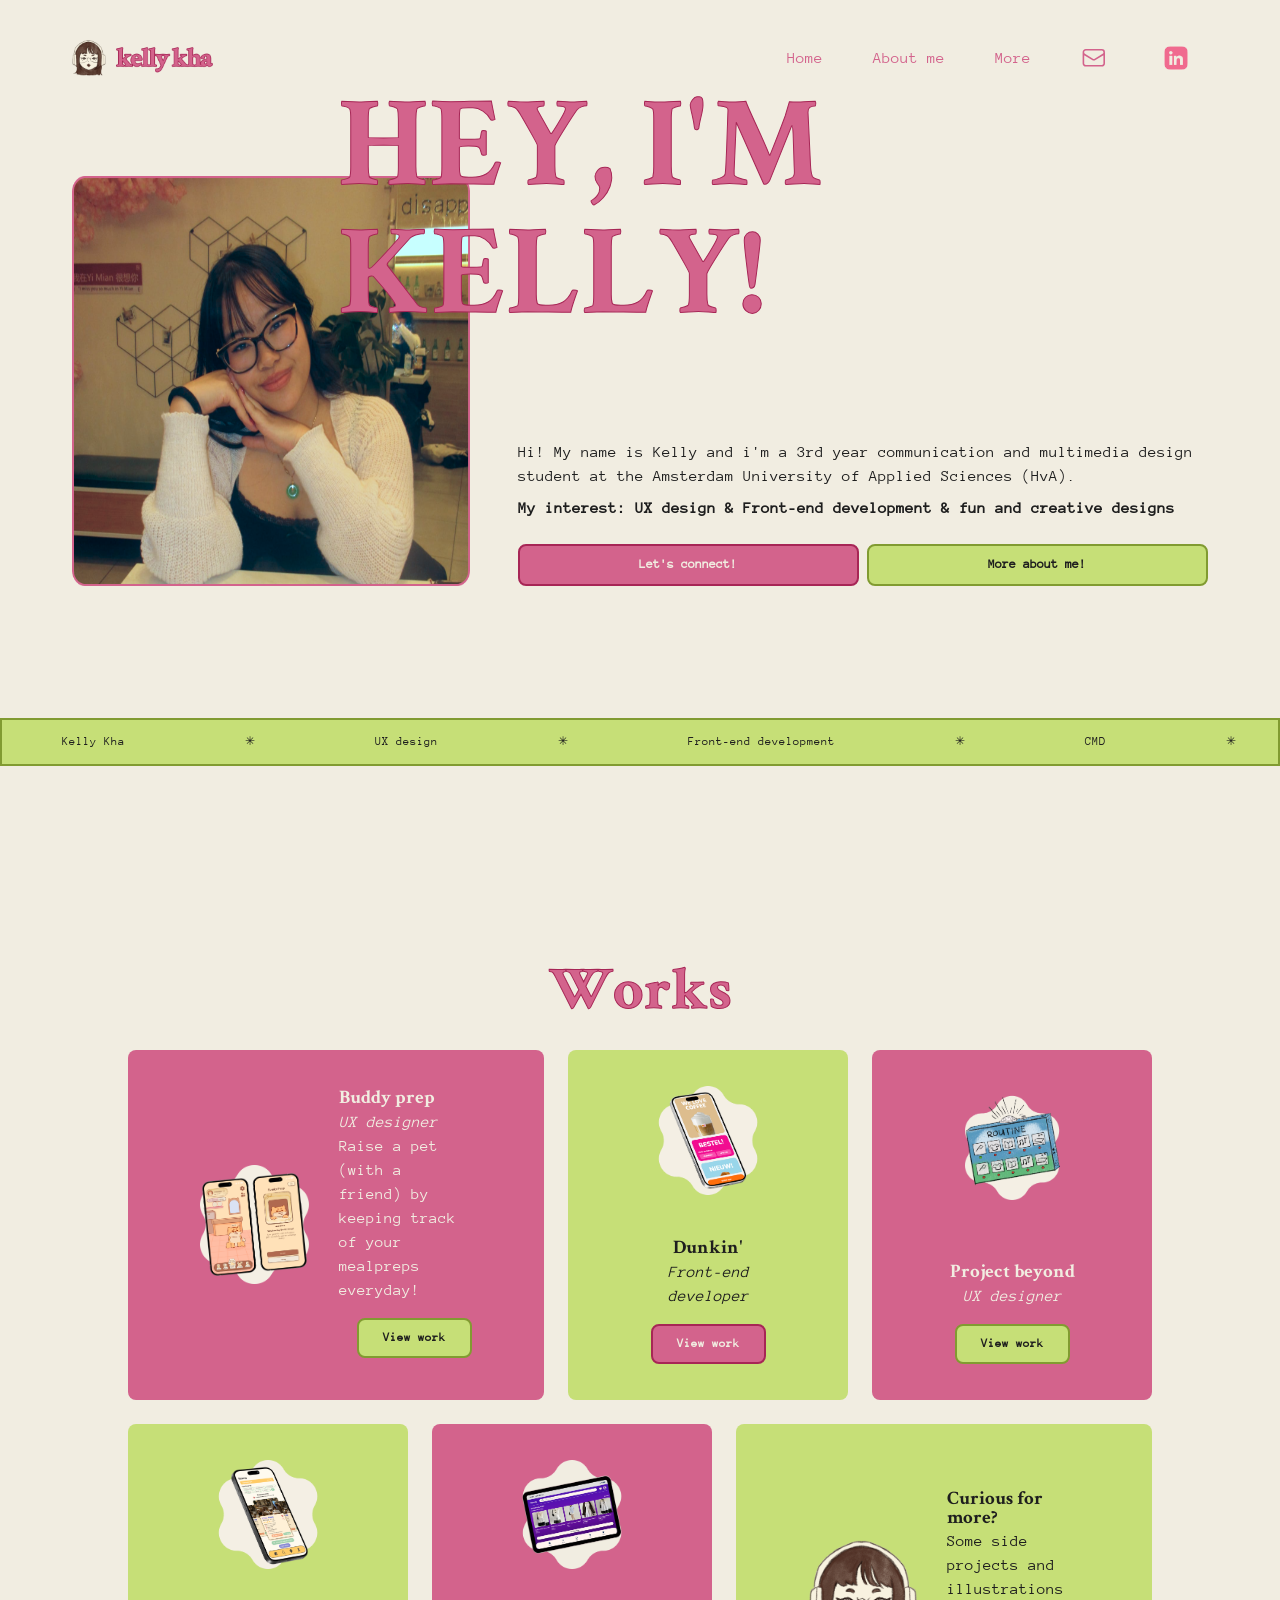
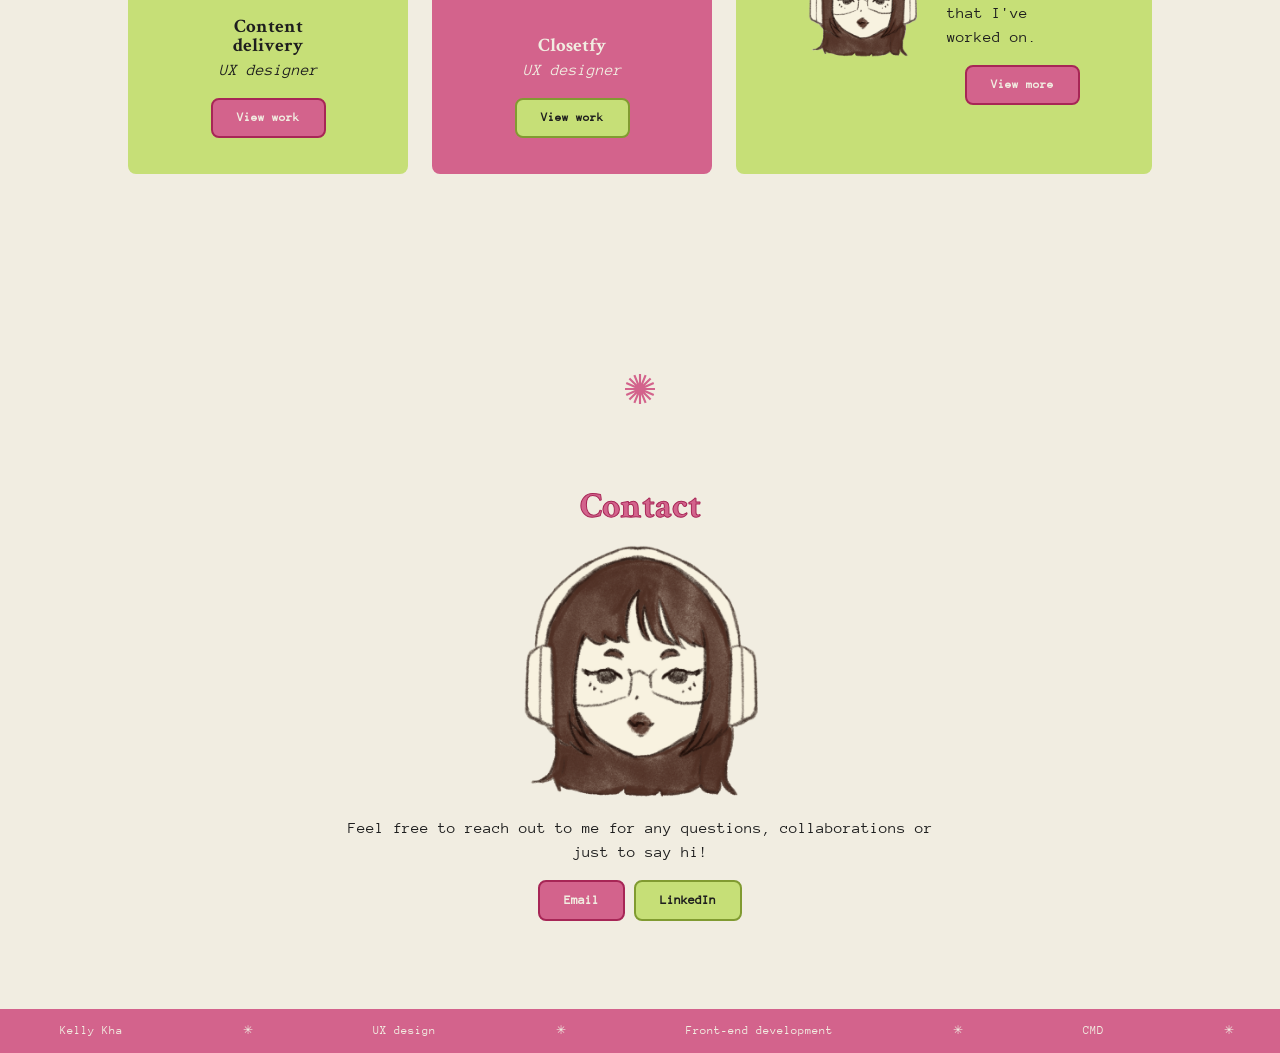
==== commit 81b69766: "homepage fix" ====
--- a/index.html
+++ b/index.html
@@ -93,86 +93,90 @@
     <section class="works">
             <h2>Works</h2>
             <div class="work-cards">
-                <div class="work-card card-1 card-first">
-                    <img src="images/work1.png" alt="work 1">
-
-                    <div class="work-card-content">
-                        <div>
-                            <h3>Buddy prep</h3>
-                            <p><em>UX designer</em></p>
-                            <p>Raise a pet (with a friend) by keeping track of your mealpreps everyday!</p>
-                        </div>
-    
-                        <button class="button-v2"> <a href="buddy-prep.html">View work</a></button>
+                <div class="work-card-div-1">
+                    <div class="work-card card-1 card-first">
+                        <img src="images/work1.png" alt="work 1">
+    
+                        <div class="work-card-content">
+                            <div>
+                                <h3>Buddy prep</h3>
+                                <p><em>UX designer</em></p>
+                                <p>Raise a pet (with a friend) by keeping track of your mealpreps everyday!</p>
+                            </div>
+        
+                            <button class="button-v2"> <a href="buddy-prep.html">View work</a></button>
+                        </div>
+                    </div>
+    
+                    <div class="work-card card-2 card-second">
+                        <img src="images/work2.png" alt="work 2">
+    
+                        <div class="work-card-content">
+                            <div>
+                                <h3>Dunkin' </h3>
+                                <p><em>Front-end developer</em></p>
+                                <p>A remake of the dunkin' donuts website. Made with HTML / CSS / Javascript</p>
+                            </div>
+        
+                            <button class="button-v1"><a href="dunkin.html">View work</a></button>
+                        </div>
+                    </div>
+    
+                    <div class="work-card card-1 card-third">
+                        <img src="images/work3.png" alt="work 3">
+    
+                        <div class="work-card-content">
+                            <div>
+                                <h3>Project beyond</h3>
+                                <p><em>UX designer</em></p>
+                                <p>A case study to create a more effective bedtime routine for children with adhd</p>
+                            </div>
+    
+                            <button class="button-v2"><a href="beyond.html">View work</a></button>
+                        </div>
                     </div>
                 </div>
 
-                <div class="work-card card-2 card-second">
-                    <img src="images/work2.png" alt="work 2">
-
-                    <div class="work-card-content">
-                        <div>
-                            <h3>Dunkin' </h3>
-                            <p><em>Front-end developer</em></p>
-                            <p>A remake of the dunkin' donuts website. Made with HTML / CSS / Javascript</p>
-                        </div>
-    
-                        <button class="button-v1"><a href="dunkin.html">View work</a></button>
-                    </div>
-                </div>
-
-                <div class="work-card card-1 card-third">
-                    <img src="images/work3.png" alt="work 3">
-
-                    <div class="work-card-content">
-                        <div>
-                            <h3>Project beyond</h3>
-                            <p><em>UX designer</em></p>
-                            <p>A case study to create a more effective bedtime routine for children with adhd</p>
-                        </div>
-
-                        <button class="button-v2"><a href="beyond.html">View work</a></button>
-                    </div>
-                </div>
-
-                <div class="work-card card-2 card-fourth">
-                    <img src="images/work4.png" alt="work 4">
-
-                    <div class="work-card-content">
-                        <div>
-                            <h3>Content delivery</h3>
-                            <p><em>UX designer</em></p>
-                            <p>An app that helps users find restaurants that meet their preferences.</p>
-                        </div>
-
-                        <button class="button-v1"><a href="content.html">View work</a></button>
-                    </div>
-                </div>
-
-                <div class="work-card card-1 card-fifth">
-                    <img src="images/work5.png" alt="work 4">
-
-                    <div class="work-card-content">
-                        <div>
-                            <h3>Closetfy</h3>
-                            <p><em>UX designer</em></p>
-                            <p>Closetfy is a clothing app where users can upload photos or create 3D scans to virtually try on garments before purchasing.</p>
-                        </div>
-
-                        <button class="button-v2"><a href="closetfy.html">View work</a></button>
-                    </div>
-                </div>
-
-                <div class="work-card card-2 card-sixth">
-                    <img src="images/work6.png" alt="work 5">
-
-                    <div class="work-card-content">
-                        <div>
-                            <h3>Curious for more?</h3>
-                            <p>Some side projects and illustrations that I've worked on.</p>
-                        </div>
-
-                        <button class="button-v1"><a href="more.html">View more</a></button>
+                <div class="work-card-div-2">
+                    <div class="work-card card-2 card-fourth">
+                        <img src="images/work4.png" alt="work 4">
+    
+                        <div class="work-card-content">
+                            <div>
+                                <h3>Content delivery</h3>
+                                <p><em>UX designer</em></p>
+                                <p>An app that helps users find restaurants that meet their preferences.</p>
+                            </div>
+    
+                            <button class="button-v1"><a href="content.html">View work</a></button>
+                        </div>
+                    </div>
+    
+                    <div class="work-card card-1 card-fifth">
+                        <img src="images/work5.png" alt="work 4">
+    
+                        <div class="work-card-content">
+                            <div>
+                                <h3>Closetfy</h3>
+                                <p><em>UX designer</em></p>
+                                <p>Closetfy is a clothing app where users can upload photos or create 3D scans to virtually try on garments before purchasing.</p>
+                            </div>
+    
+                            <button class="button-v2"><a href="closetfy.html">View work</a></button>
+                        </div>
+                    </div>
+    
+                    <div class="work-card card-2 card-sixth">
+                        <img src="images/work6.png" alt="work 5">
+    
+                        <div class="work-card-content">
+                            <div>
+                                <h3>Curious for more?</h3>
+                                <p>Some side projects and illustrations that I've worked on.</p>
+                            </div>
+    
+                            <button class="button-v1"><a href="more.html">View more</a></button>
+                        </div>
                     </div>
                 </div>
             </div>
--- a/styles/style.css
+++ b/styles/style.css
@@ -628,7 +628,7 @@
         }
     }
     
-    .work-cards {
+    /* .work-cards {
         gap: var(--size-2xl);
 
         width: 100%;
@@ -686,7 +686,71 @@
                 align-self: flex-end;
             }
         }
-    }
+    } */
+
+    .work-cards{
+        display: flex;
+        flex-direction: column;
+    }
+
+    .work-card-div-1,
+    .work-card-div-2 {
+        display: flex;
+        gap: var(--size-2xl);
+        align-items: stretch;
+        height: 350px;
+
+        & .work-card {
+            flex: 1;
+        }
+        
+    }
+
+    .work-card-div-1{
+        & .work-card:nth-of-type(1) {
+            flex: 2;
+        }
+    }
+
+    .card-first,
+    .card-sixth {
+        flex-direction: row;
+        text-align: left;
+                    
+        & img {
+            width: 40%;
+            height: auto;
+        }
+
+        & button{
+            align-self: flex-end;
+        }
+    }
+
+    .card-second,
+    .card-third,
+    .card-fourth,
+    .card-fifth {
+        gap : var(--size-base);
+
+        & .work-card-content p:nth-of-type(2) {
+            display: none;
+        }
+
+        & img {
+                width: 80%;
+                height: auto;
+        }
+    }
+
+    .work-card-div-2{
+        & .work-card:nth-of-type(3) {
+        flex: 2;
+        }
+    }
+
+    
+
 
     .contact{
         & img {        
@@ -714,6 +778,14 @@
 		max-width: 1024px;
 	}
 
+    .hero{
+        margin: var(--size-4xl) var(--size-9xl) var(--size-4xl) var(--size-9xl);
+    }
+
+    .works{
+        margin: var(--size-9xl);
+    }
+
     header{
         padding-left: var(--size-5xl);
         padding-right: var(--size-5xl);
@@ -731,25 +803,39 @@
     }
 
     .work-card {
-        height: 100%;
+        /* height: 100%; */
         padding: var(--size-4xl) var(--size-7xl);
+        overflow: hidden;
+        transition: flex 0.5s cubic-bezier(0.34, 1.2, 0.64, 1);
     } 
+    .work-card-content,
+    .work-card img {
+        transition: all 0.5s ease;
+    }
 
     .work-cards:has(.card-second:hover) .card-first,
     .work-cards:has(.card-third:hover) .card-first,
     .work-cards:has(.card-fourth:hover) .card-sixth,
     .work-cards:has(.card-fifth:hover) .card-sixth {
-        grid-column: span 2;
+        flex: 1;
         flex-direction: column;
         text-align: center;
         gap: var(--size-base);
 
+        & button {
+            align-self: center;
+        }
+
         & img {
             width: 80%;
             height: auto;
         }
 
-        & .work-card-content p:nth-of-type(2) {
+        & .work-card-content {
+            align-items: center;
+        }
+
+        & .work-card-content p:last-child {
             display: none;
         }
     }
@@ -758,7 +844,7 @@
     .card-third:hover,
     .card-fourth:hover,
     .card-fifth:hover {
-        grid-column: span 4;
+        flex: 2;
         flex-direction: row;
 
         & img {
--- a/styles/about-me.css
+++ b/styles/about-me.css
@@ -74,6 +74,11 @@
             padding: 0;
             margin-left: 10px;
         }
+
+        & li:hover{
+                border: 1px solid transparent;
+                cursor: default;
+            }
 }
 
 .logos {
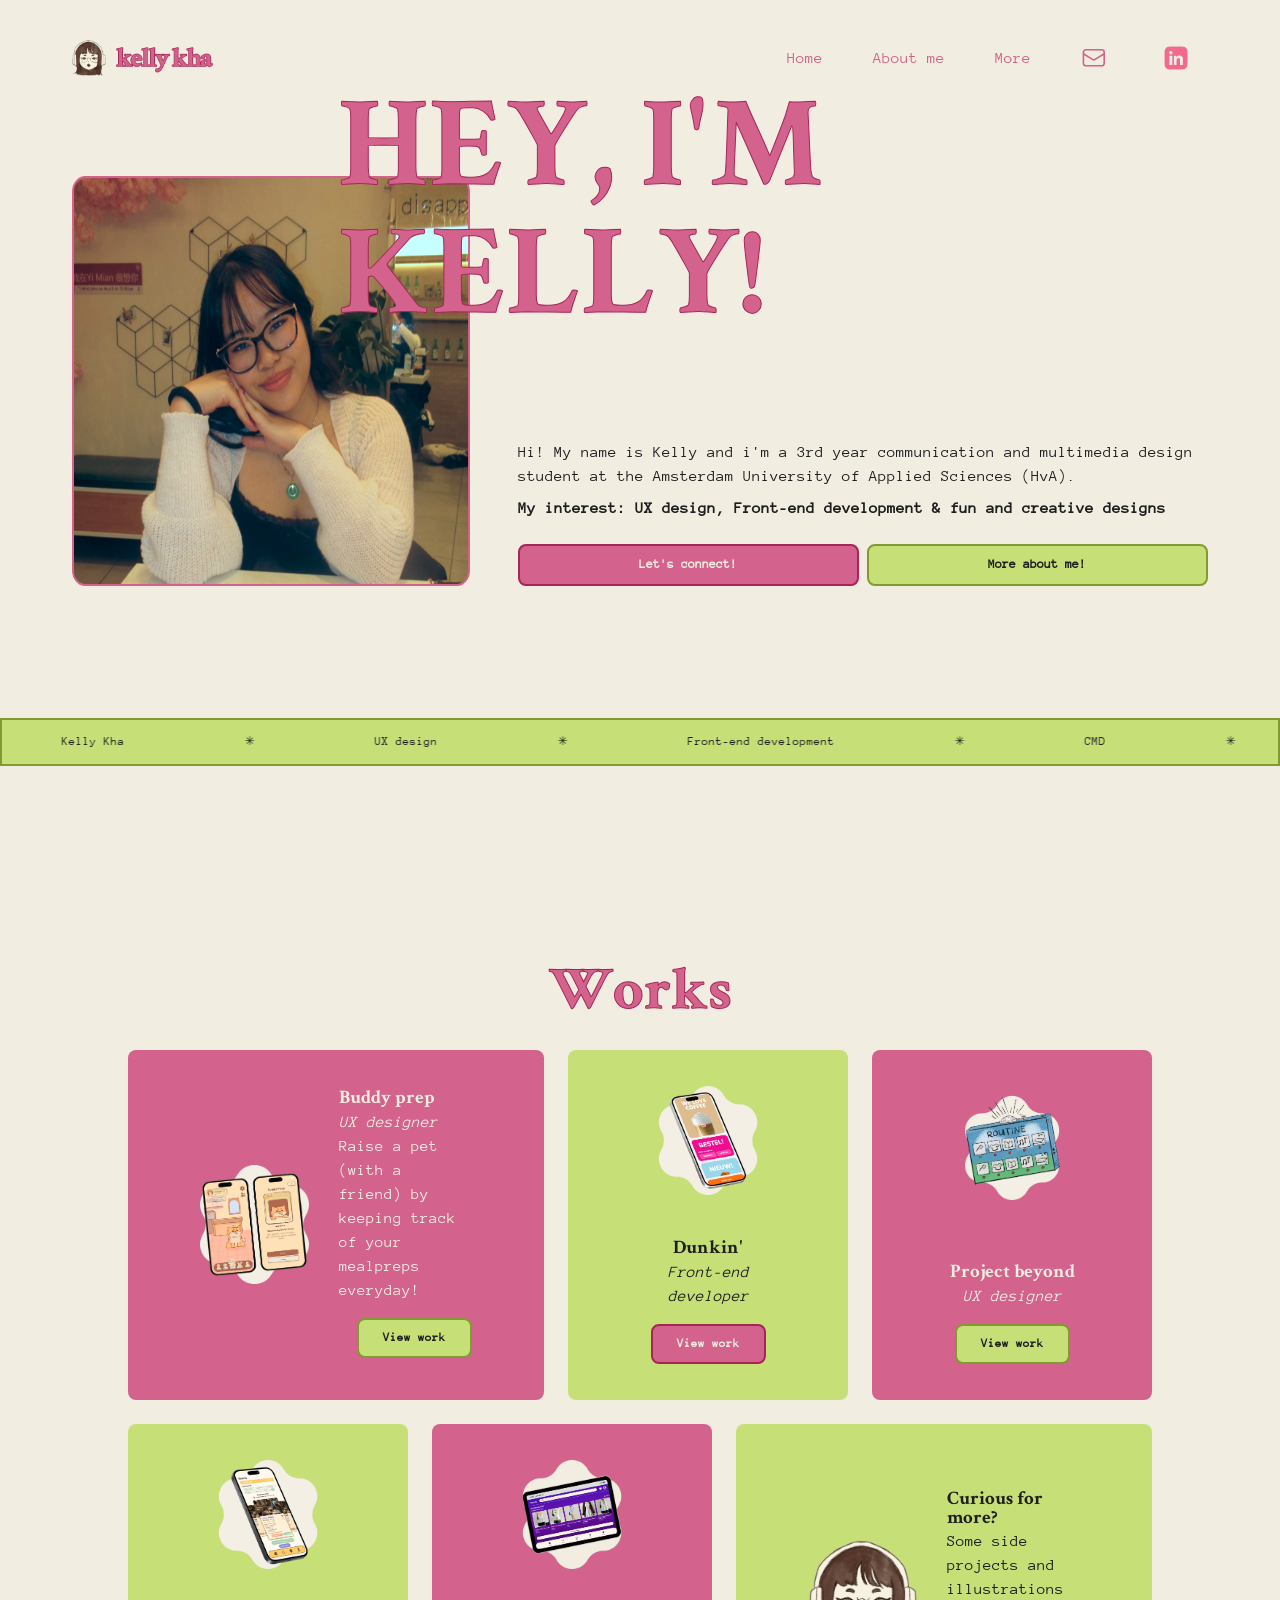
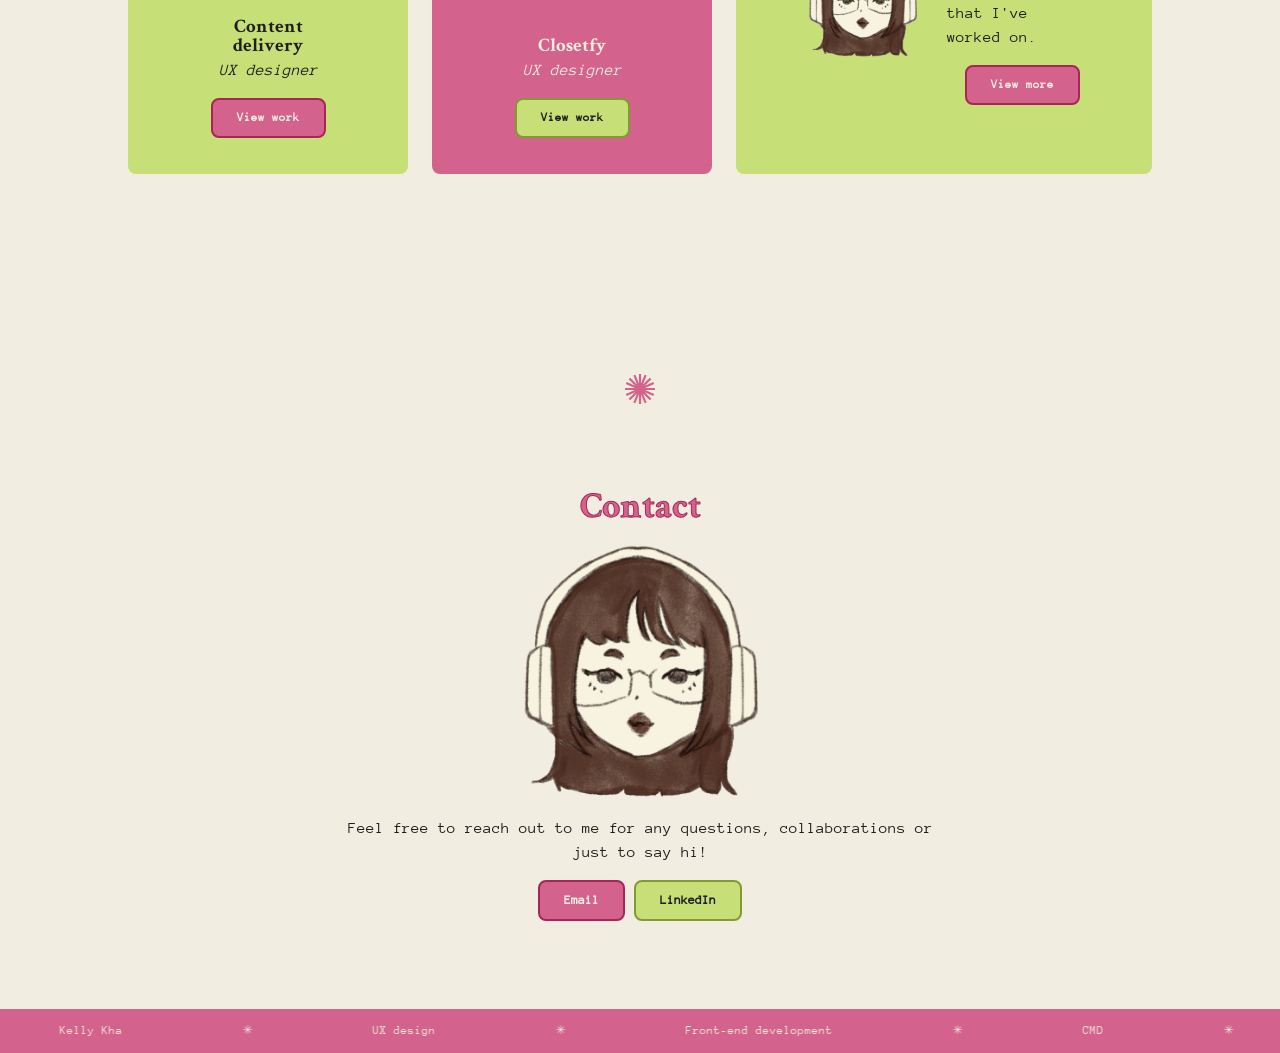
==== commit ae54f92d: "kleine fix" ====
--- a/index.html
+++ b/index.html
@@ -52,14 +52,14 @@
                 <p>Hi! My name is Kelly and i'm a 3rd year communication and multimedia design student at the Amsterdam University of Applied Sciences (HvA). </p>
                 <p> 
                     <strong>
-                        My interest: UX design & Front-end development & fun and creative designs
+                        My interest: UX design, Front-end development & fun and creative designs
                     </strong>
                 </p>
             </div>
 
             <div>
-                <button class="button-v1">Let's connect!</button>
-                <button class="button-v2">More about me!</button>
+                <button class="button-v1"><a href="https://www.linkedin.com/in/kelly-kha/" target="_blank" rel="noopener noreferrer">Let's connect!</a></button>
+                <button class="button-v2"><a href="about.html">More about me!</a></button>
             </div>
         </div>
     </section>
--- a/styles/style.css
+++ b/styles/style.css
@@ -323,6 +323,18 @@
     gap: var(--size-2xl);
 
     text-align: center;
+
+    & button{
+        &:nth-of-type(1) a{
+            color: var(--colour-background);
+            text-decoration: none;
+        }
+
+        &:nth-of-type(2) a{
+            color: var(--colour-text);
+            text-decoration: none;
+        }
+    }
 }
 
 .hero div {
@@ -402,6 +414,13 @@
         color: var(--colour-text);
         text-decoration: none;
     }
+}
+
+.work-card-div-1,
+.work-card-div-2 {
+    display: flex;
+    flex-direction: column;
+    gap: var(--size-2xl);
 }
 
 .work-cards {
@@ -696,6 +715,7 @@
     .work-card-div-1,
     .work-card-div-2 {
         display: flex;
+        flex-direction: row;
         gap: var(--size-2xl);
         align-items: stretch;
         height: 350px;
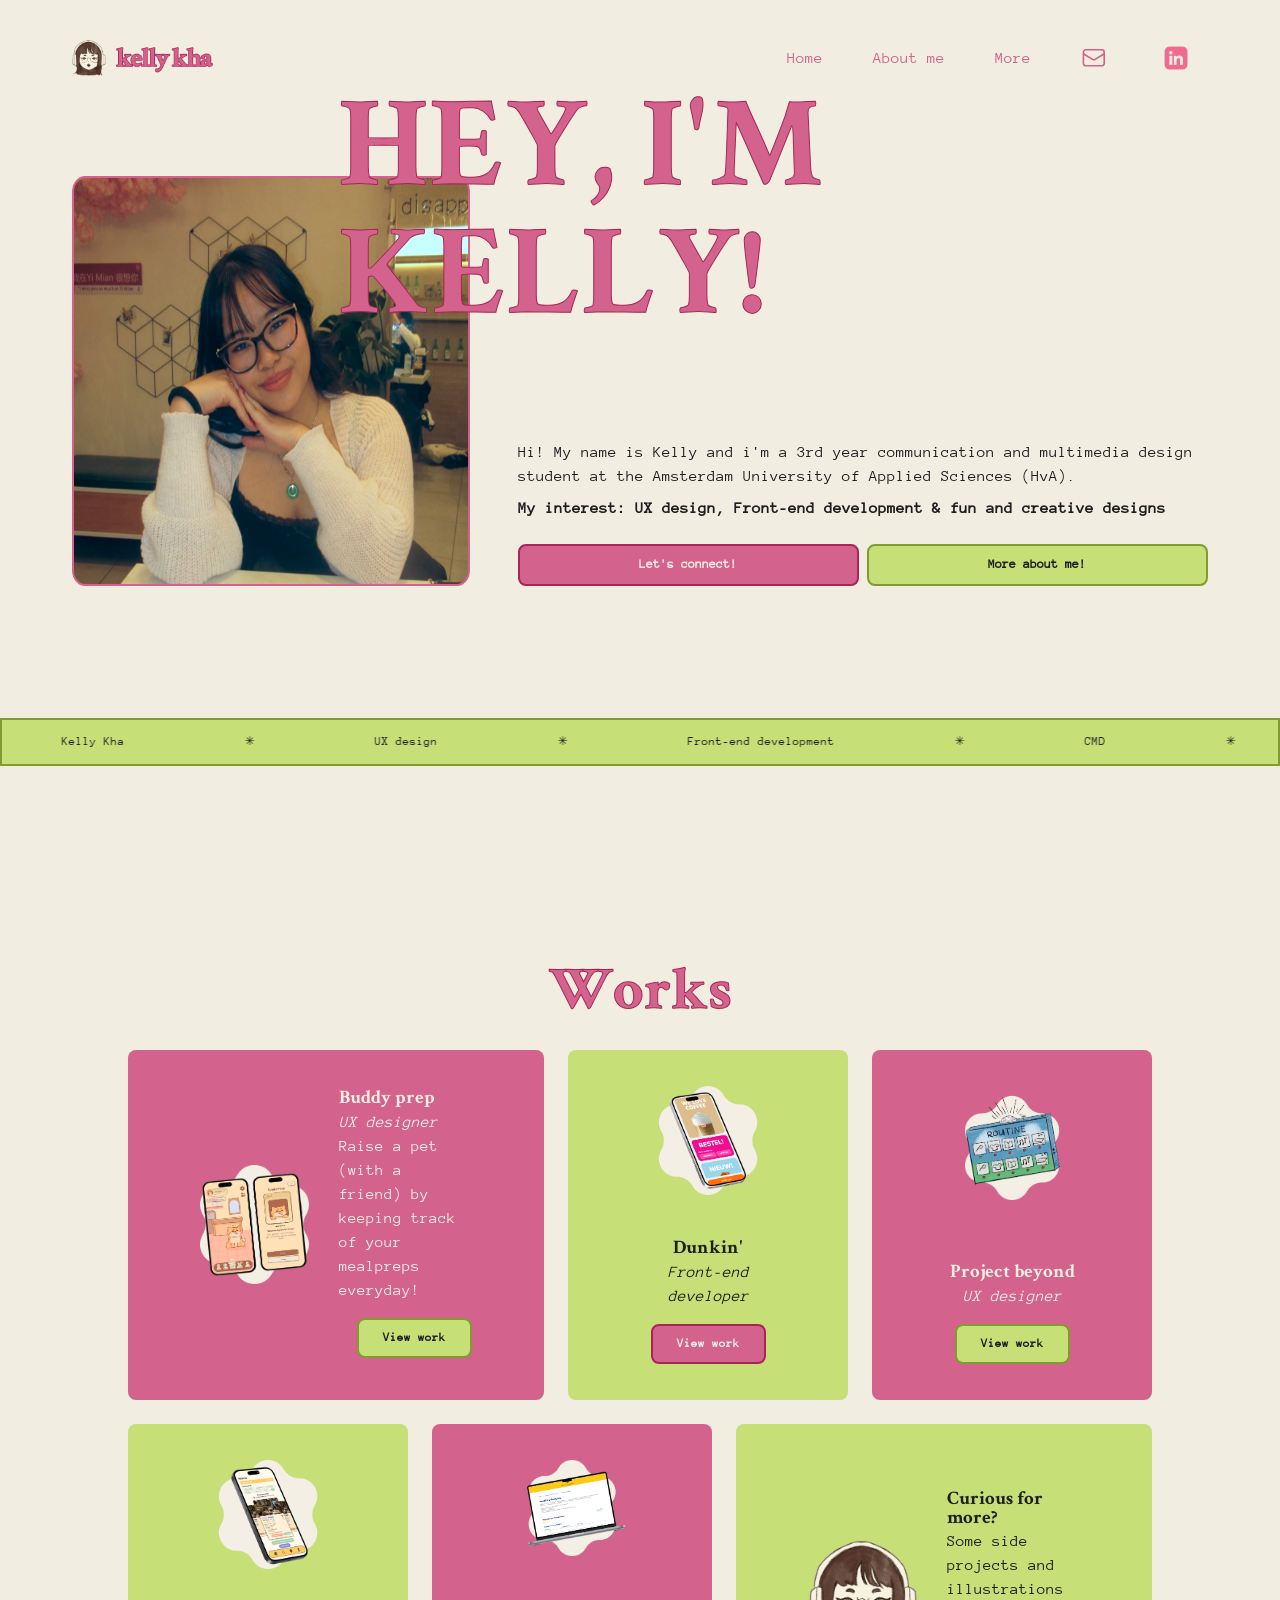
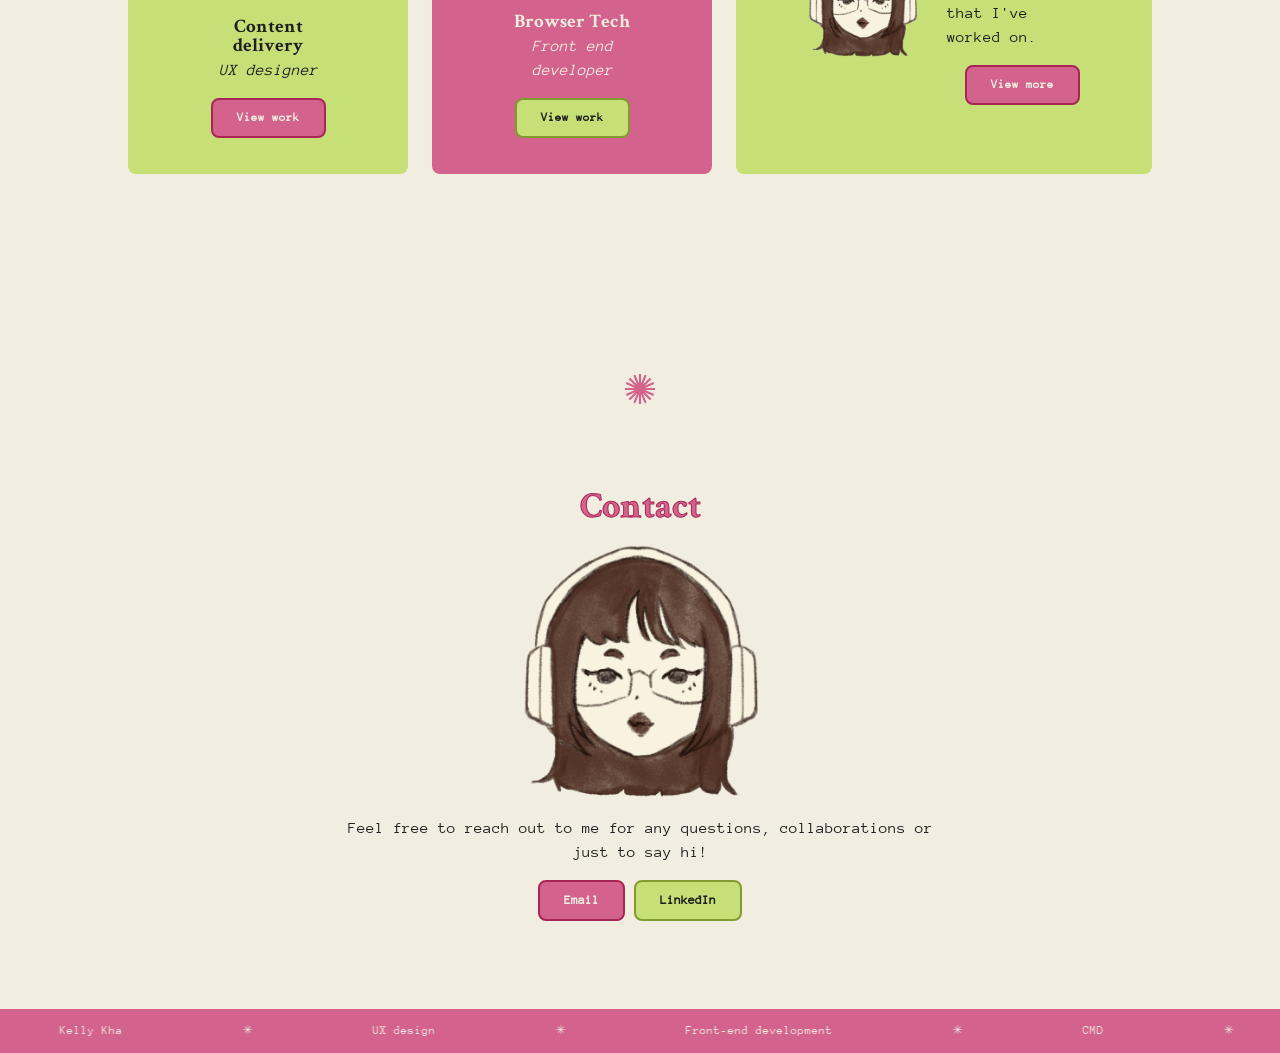
==== commit 78bd173d: "browser-tech toegevoegd" ====
--- a/index.html
+++ b/index.html
@@ -152,17 +152,31 @@
                         </div>
                     </div>
     
+                    <!-- <div class="work-card card-1 card-fifth">
+                        <img src="images/work5.png" alt="work 4">
+    
+                        <div class="work-card-content">
+                            <div>
+                                <h3>Closetfy</h3>
+                                <p><em>UX designer</em></p>
+                                <p>Closetfy is a clothing app where users can upload photos or create 3D scans to virtually try on garments before purchasing.</p>
+                            </div>
+    
+                            <button class="button-v2"><a href="closetfy.html">View work</a></button>
+                        </div>
+                    </div> -->
+
                     <div class="work-card card-1 card-fifth">
-                        <img src="images/work5.png" alt="work 4">
-    
-                        <div class="work-card-content">
-                            <div>
-                                <h3>Closetfy</h3>
-                                <p><em>UX designer</em></p>
-                                <p>Closetfy is a clothing app where users can upload photos or create 3D scans to virtually try on garments before purchasing.</p>
-                            </div>
-    
-                            <button class="button-v2"><a href="closetfy.html">View work</a></button>
+                        <img src="images/work7.png" alt="work 7">
+    
+                        <div class="work-card-content">
+                            <div>
+                                <h3>Browser Tech </h3>
+                                <p><em>Front end developer</em></p>
+                                <p>An accessible inheritance tax form styled after NS, built with HTML, CSS and progressive enhancement via Javascript.</p>
+                            </div>
+    
+                            <button class="button-v2"><a href="browser-tech.html">View work</a></button>
                         </div>
                     </div>
     
--- a/styles/style.css
+++ b/styles/style.css
@@ -89,7 +89,7 @@
 html{
 	scroll-behavior: smooth;
 
-    color-scheme: light dark;
+    color-scheme: light;
     --colour-background: light-dark(#F1EDE1, #1E1E1E);
     --colour-text: light-dark(#1E1E1E, #F1EDE1);
     --colour-primary: light-dark(#D3638C, rgb(211 99 140 / 0.8));
@@ -392,6 +392,8 @@
     & span {
         color: var(--colour-background);
     }
+
+    width: 100%;
 }
 
 /* ── WORKS STYLING ── */
@@ -826,7 +828,7 @@
         /* height: 100%; */
         padding: var(--size-4xl) var(--size-7xl);
         overflow: hidden;
-        transition: flex 0.5s cubic-bezier(0.34, 1.2, 0.64, 1);
+        transition: flex 0.5s cubic-bezier(0.34, 1, 0.64, 1);
     } 
     .work-card-content,
     .work-card img {
